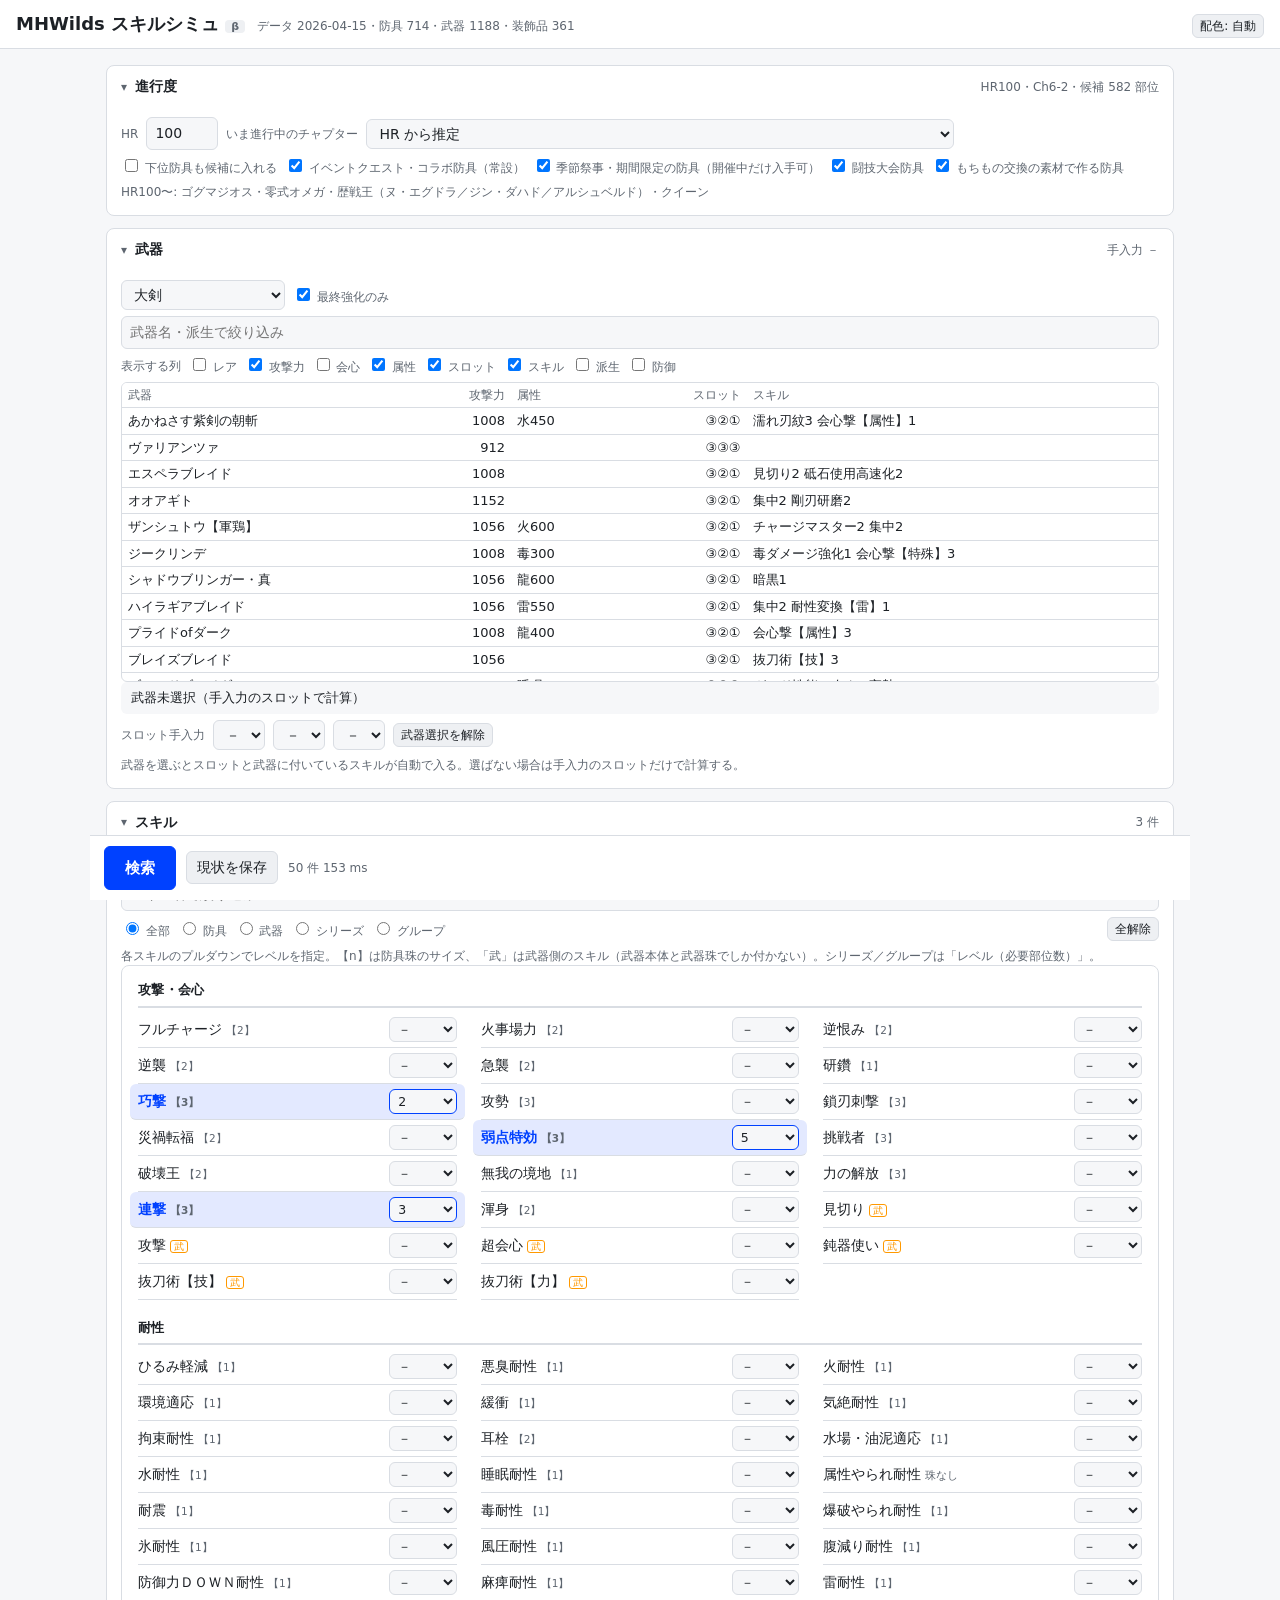
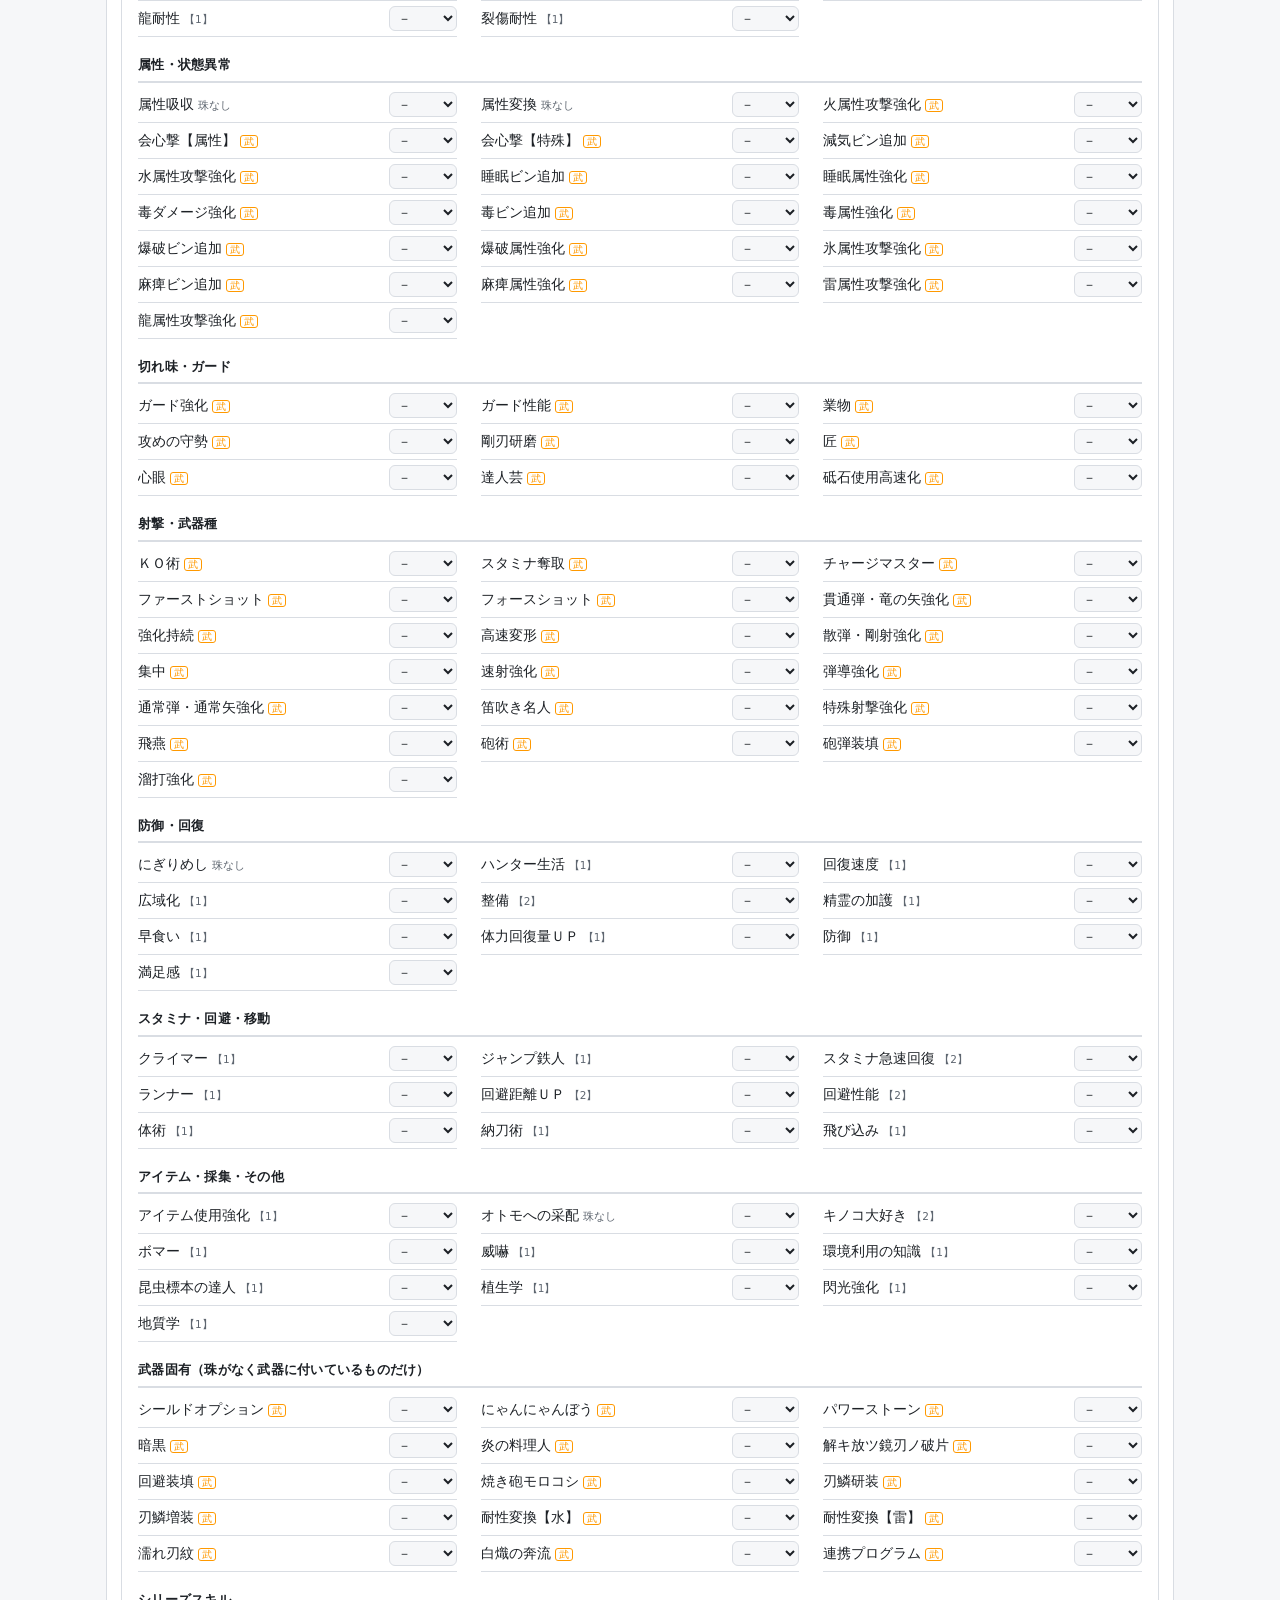
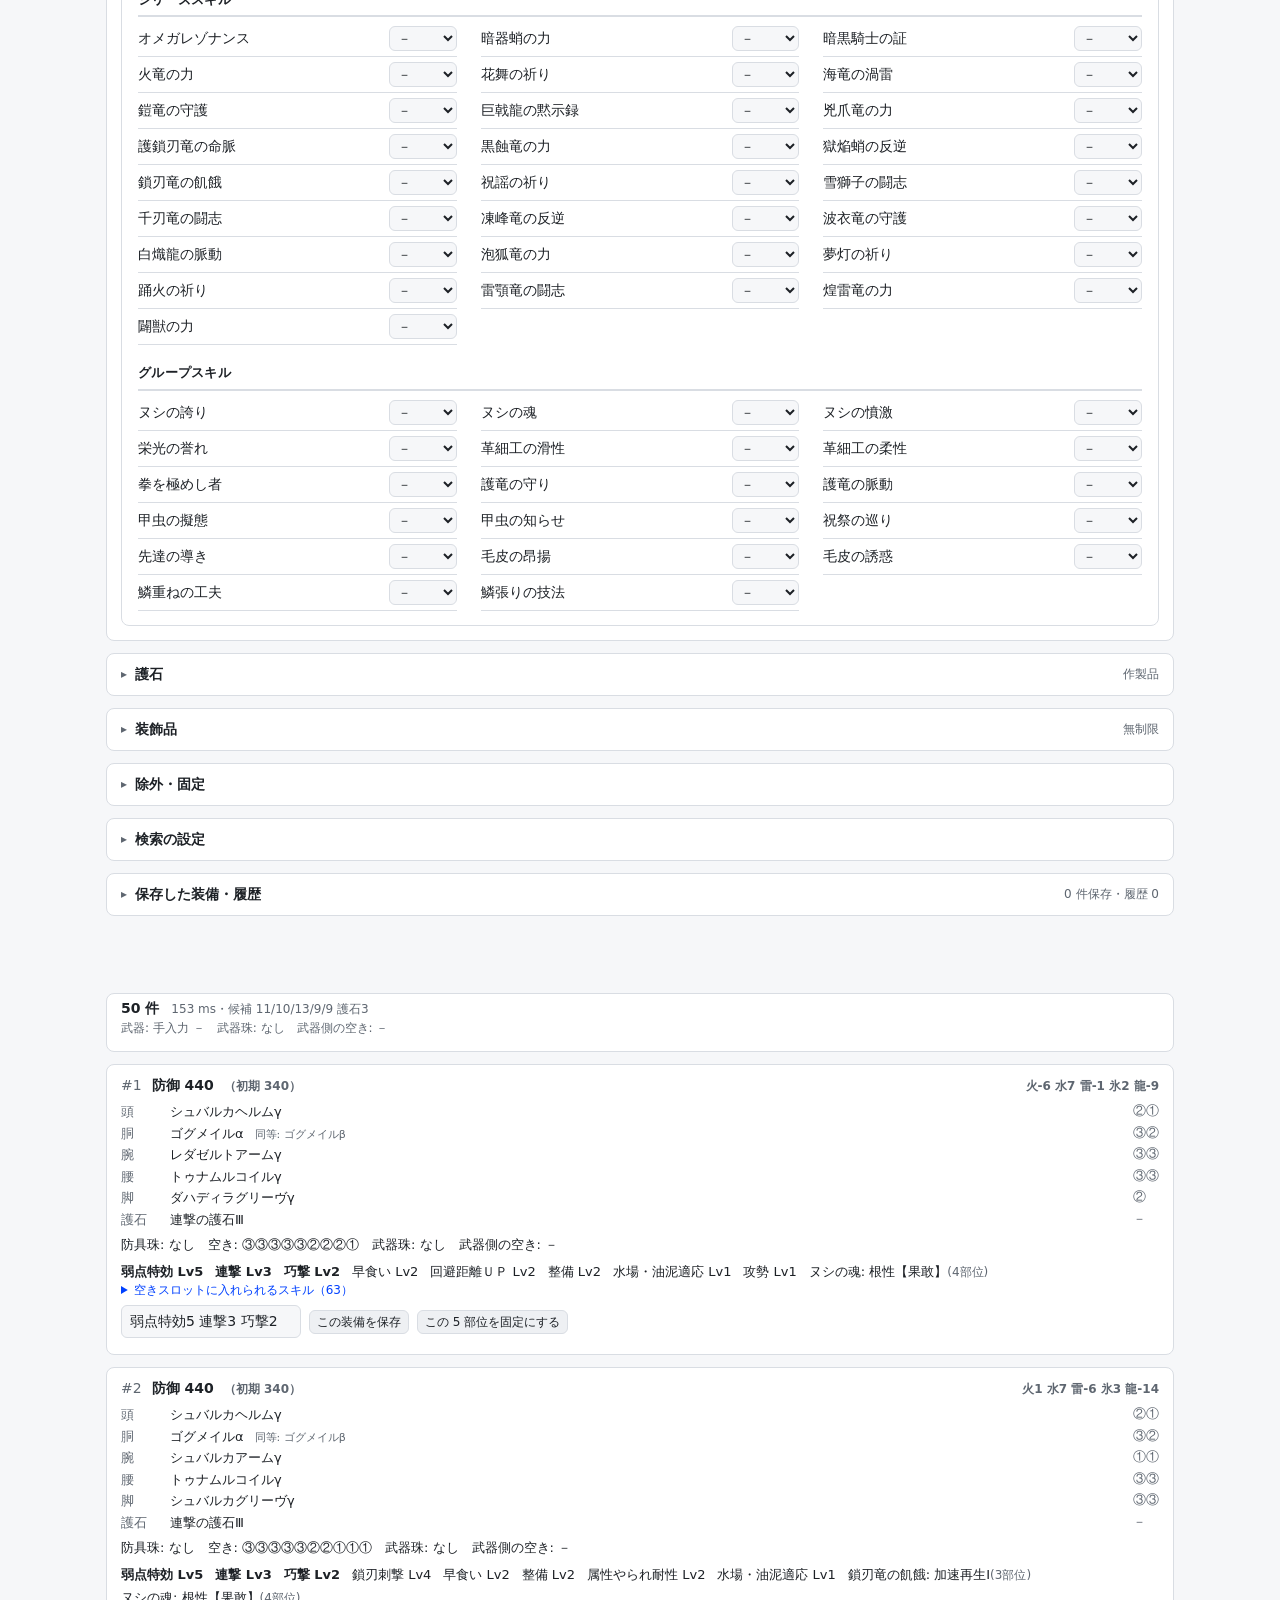
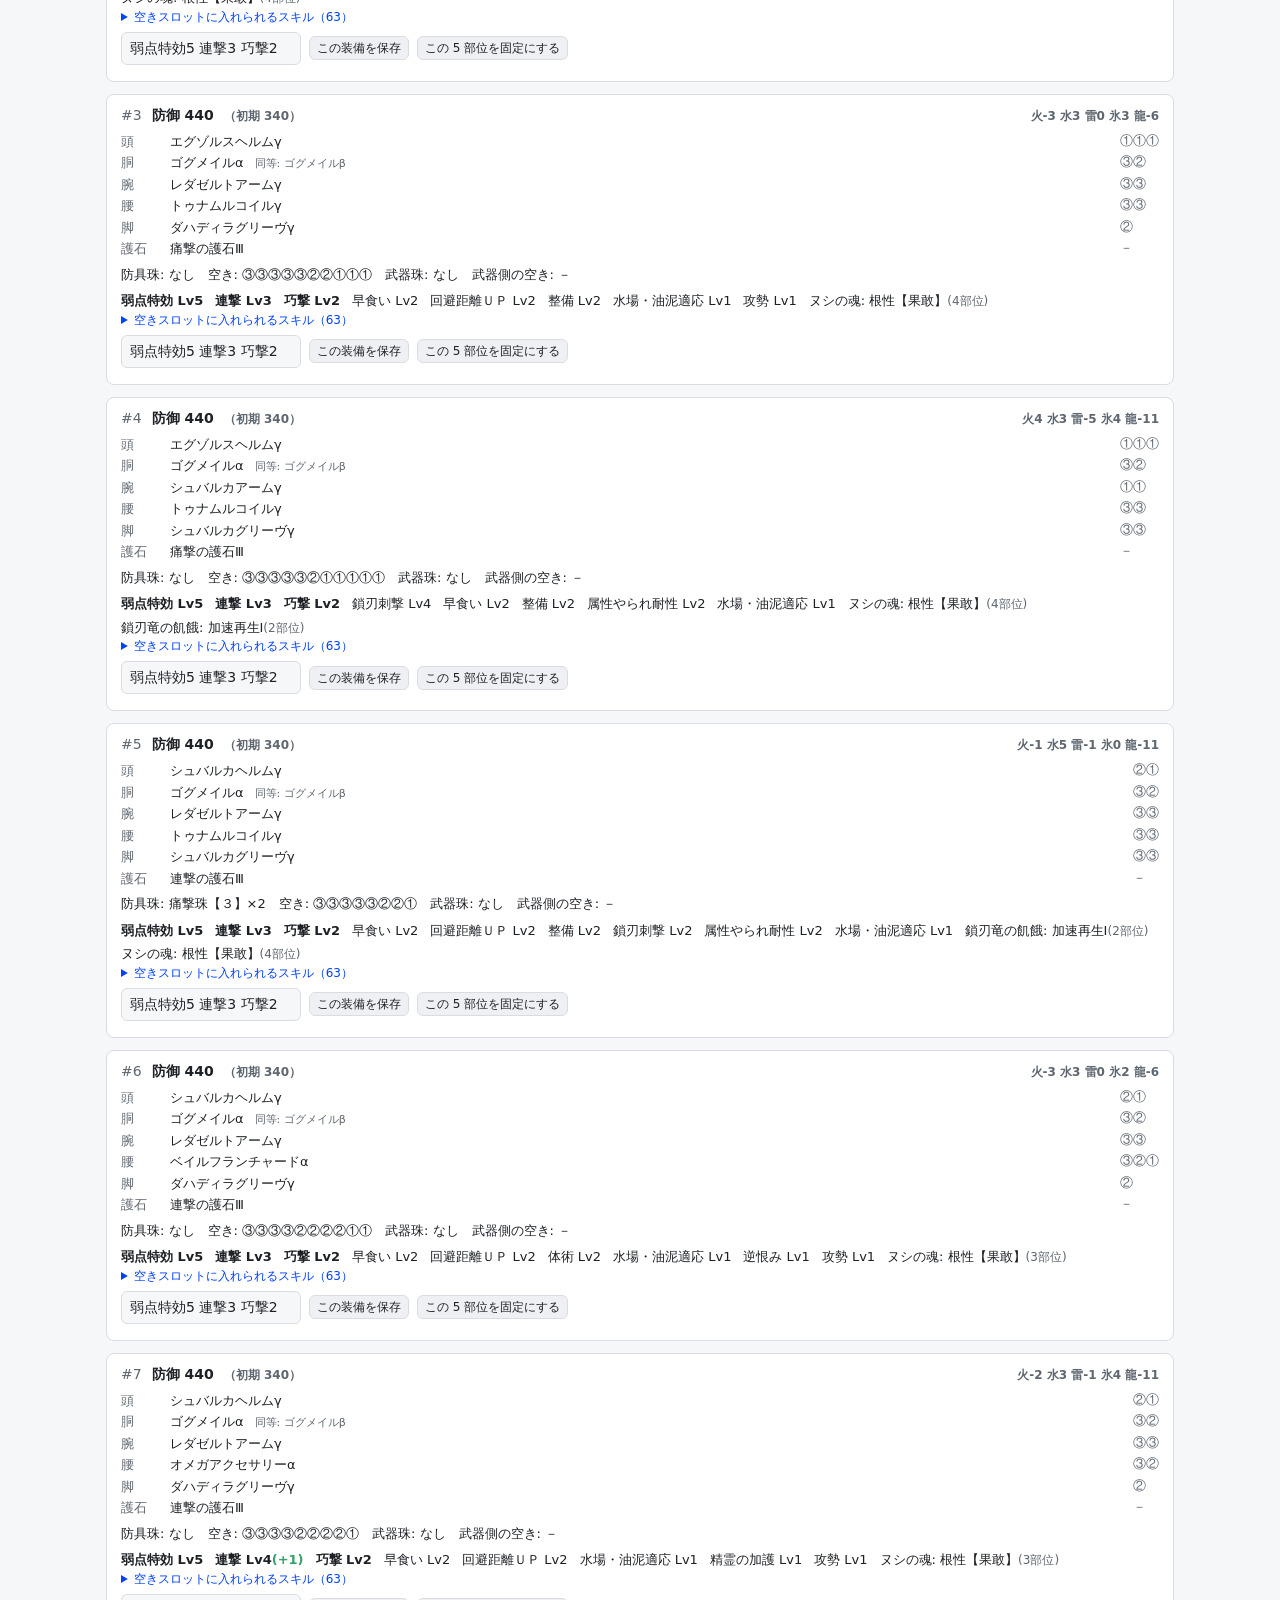
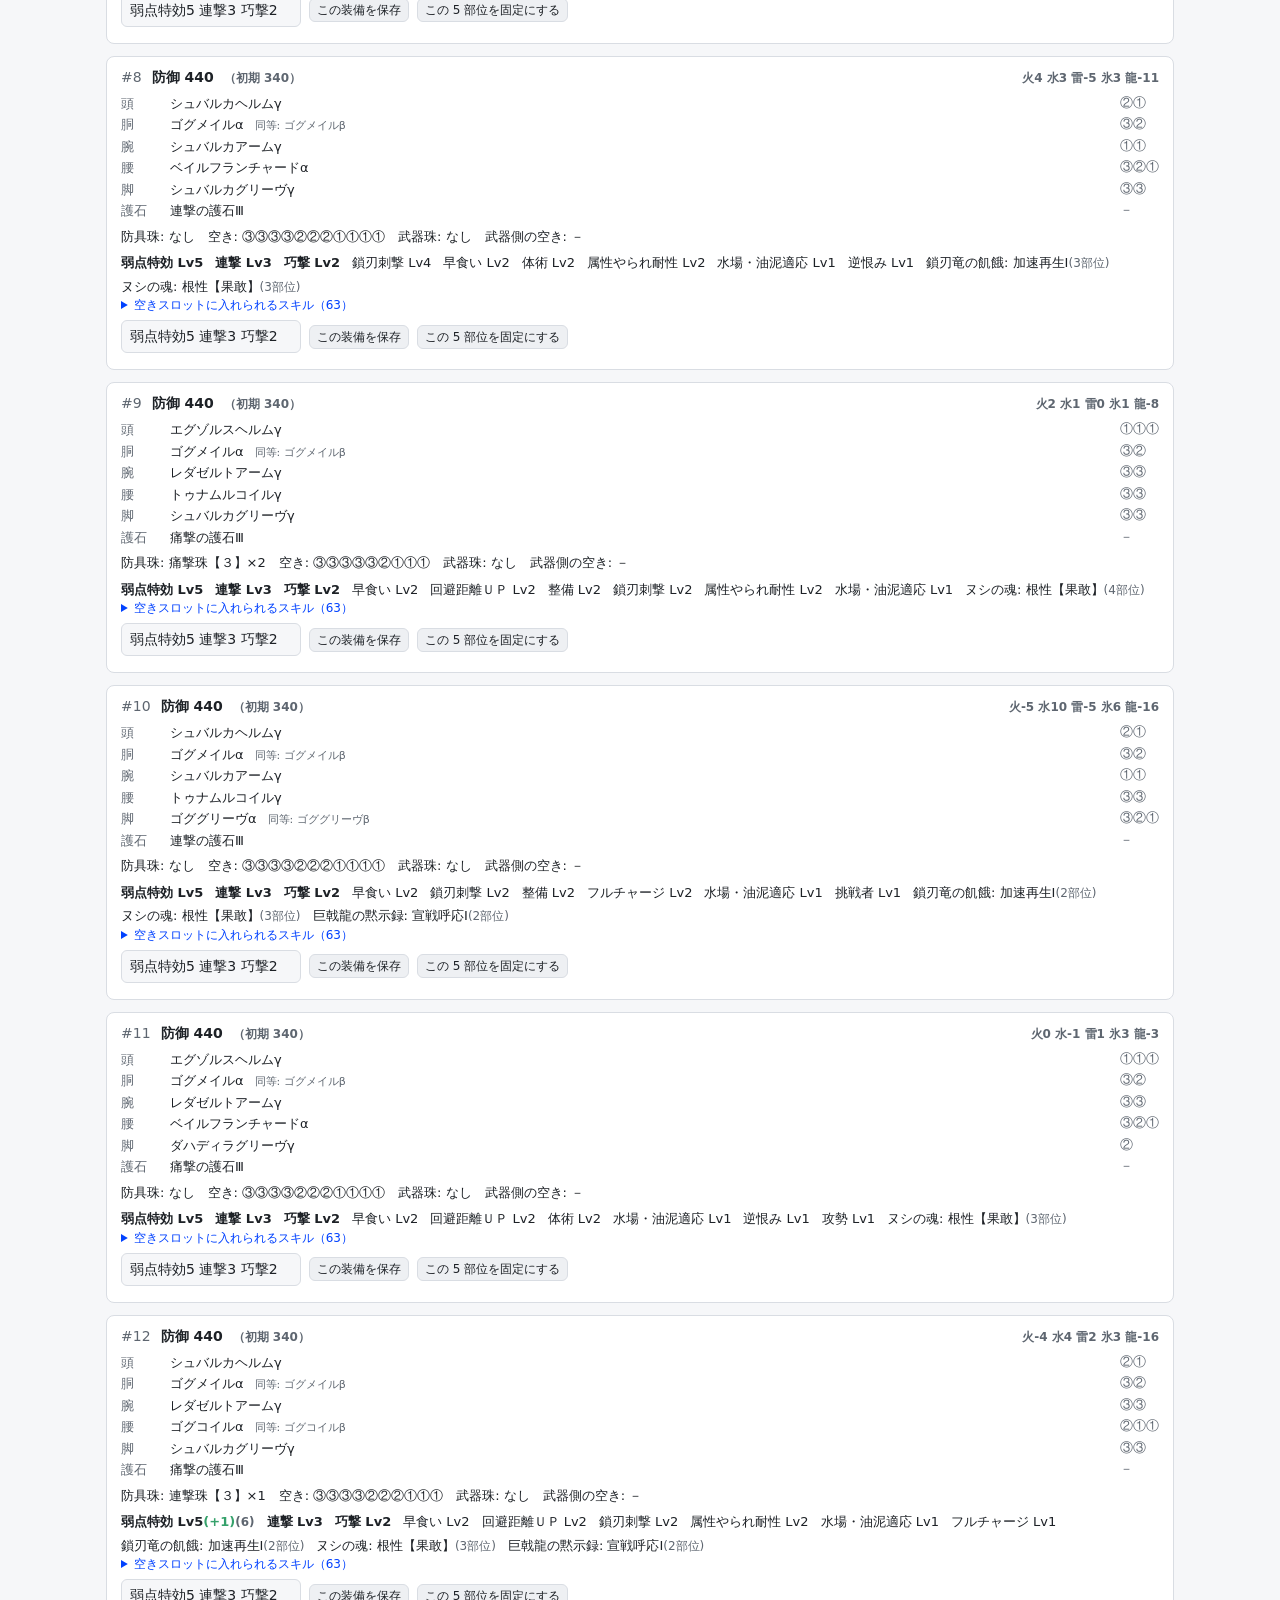
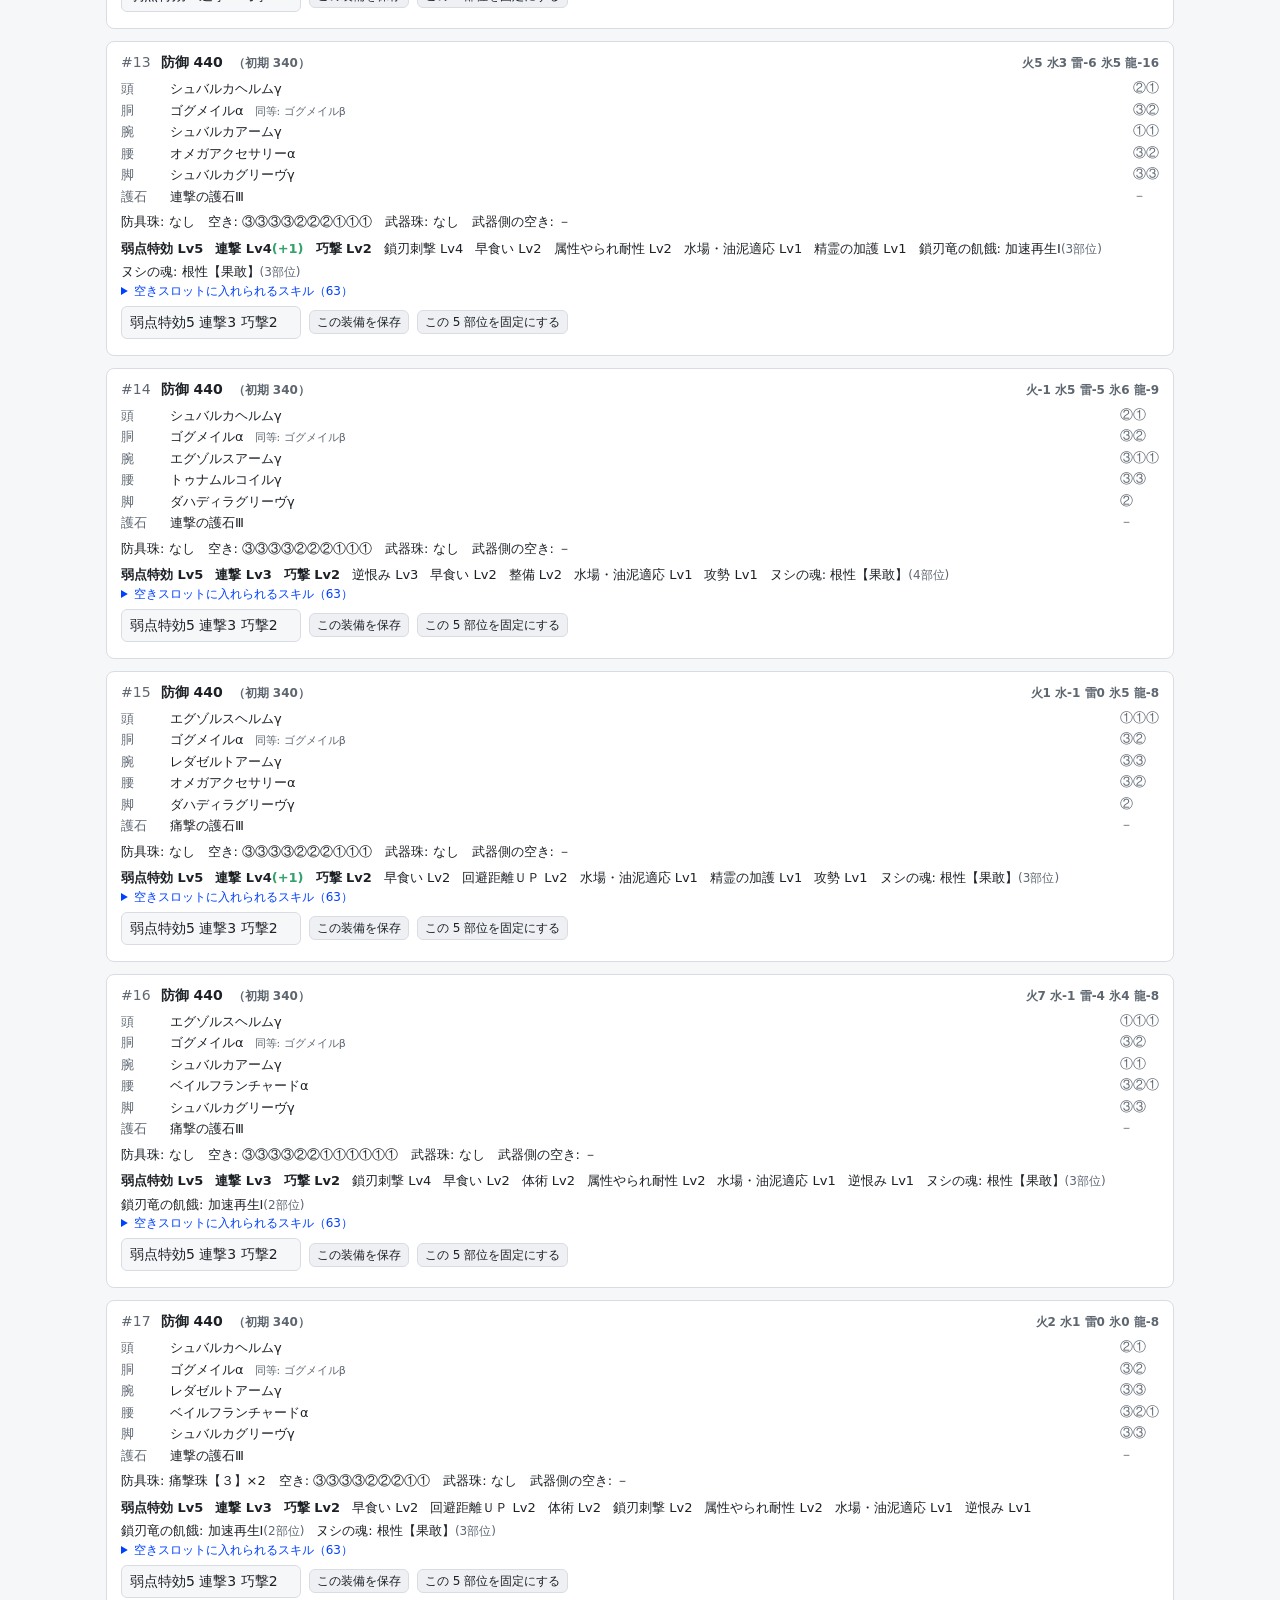
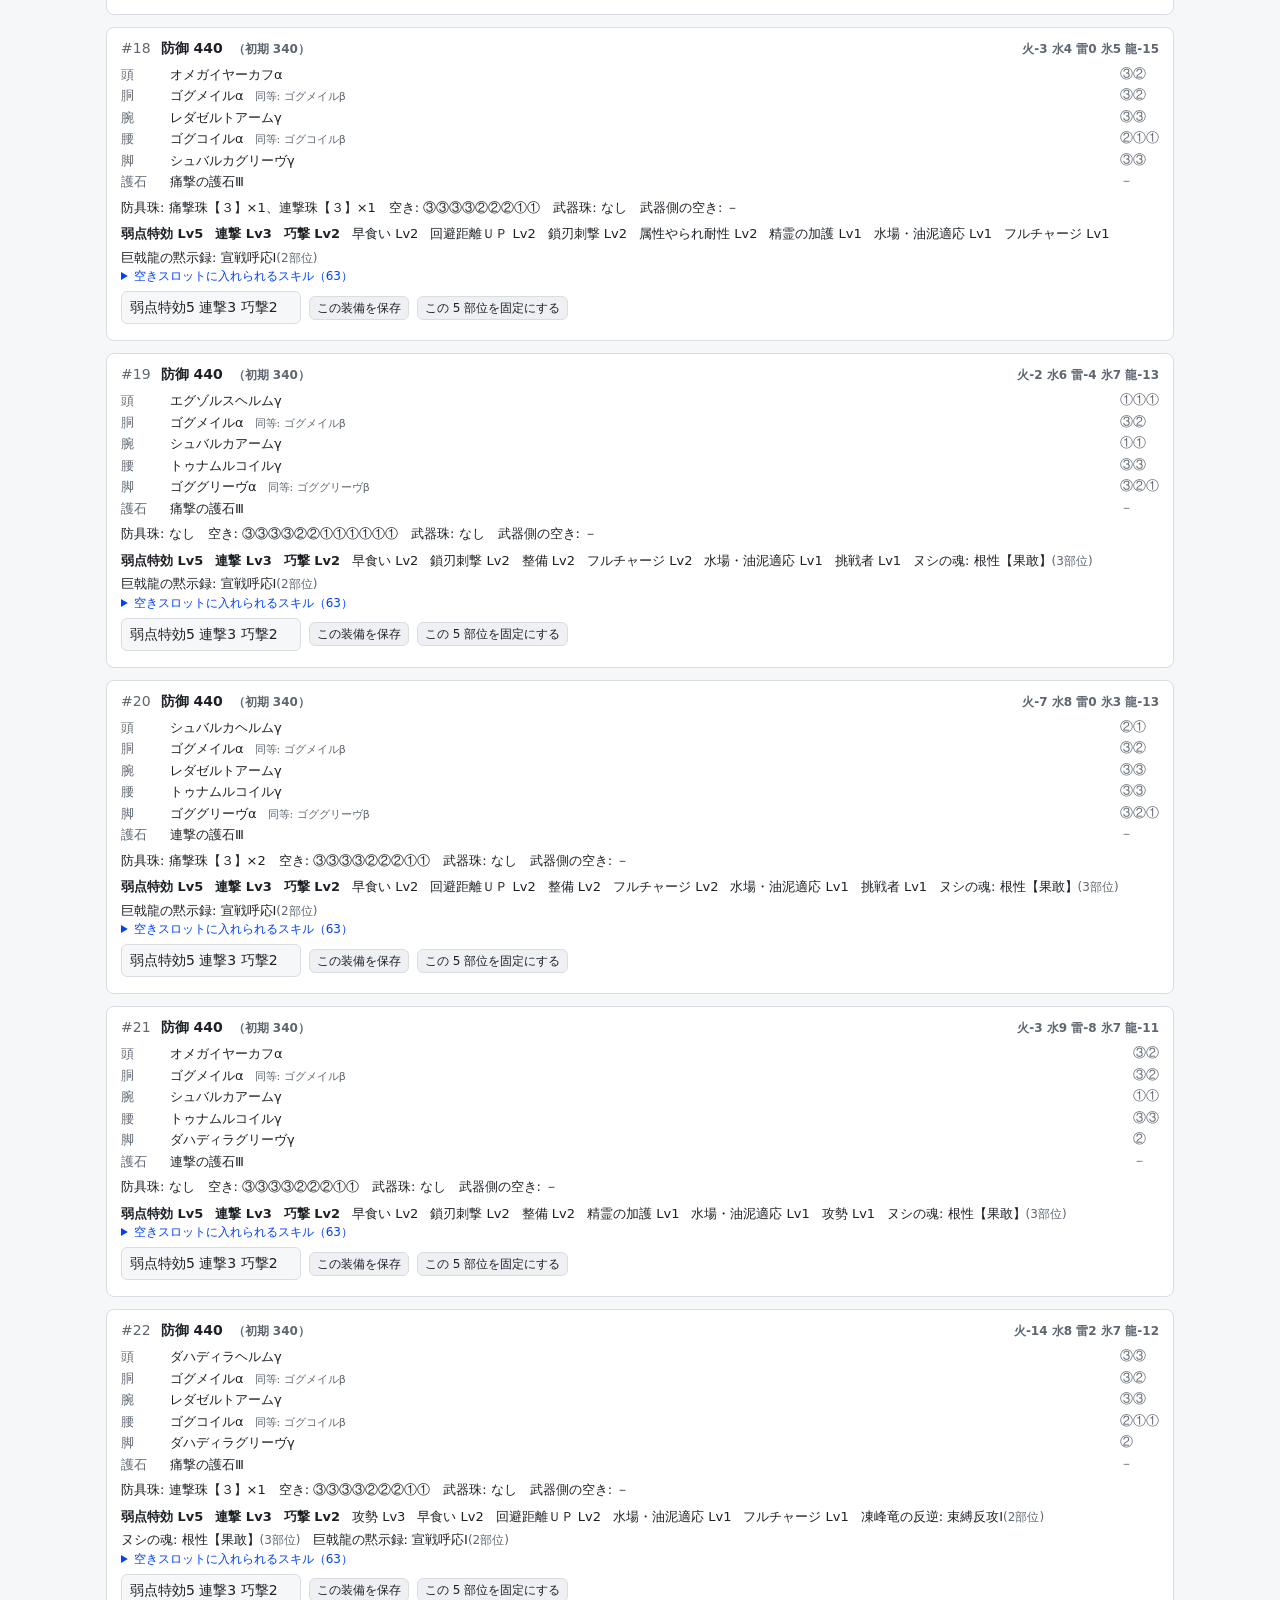
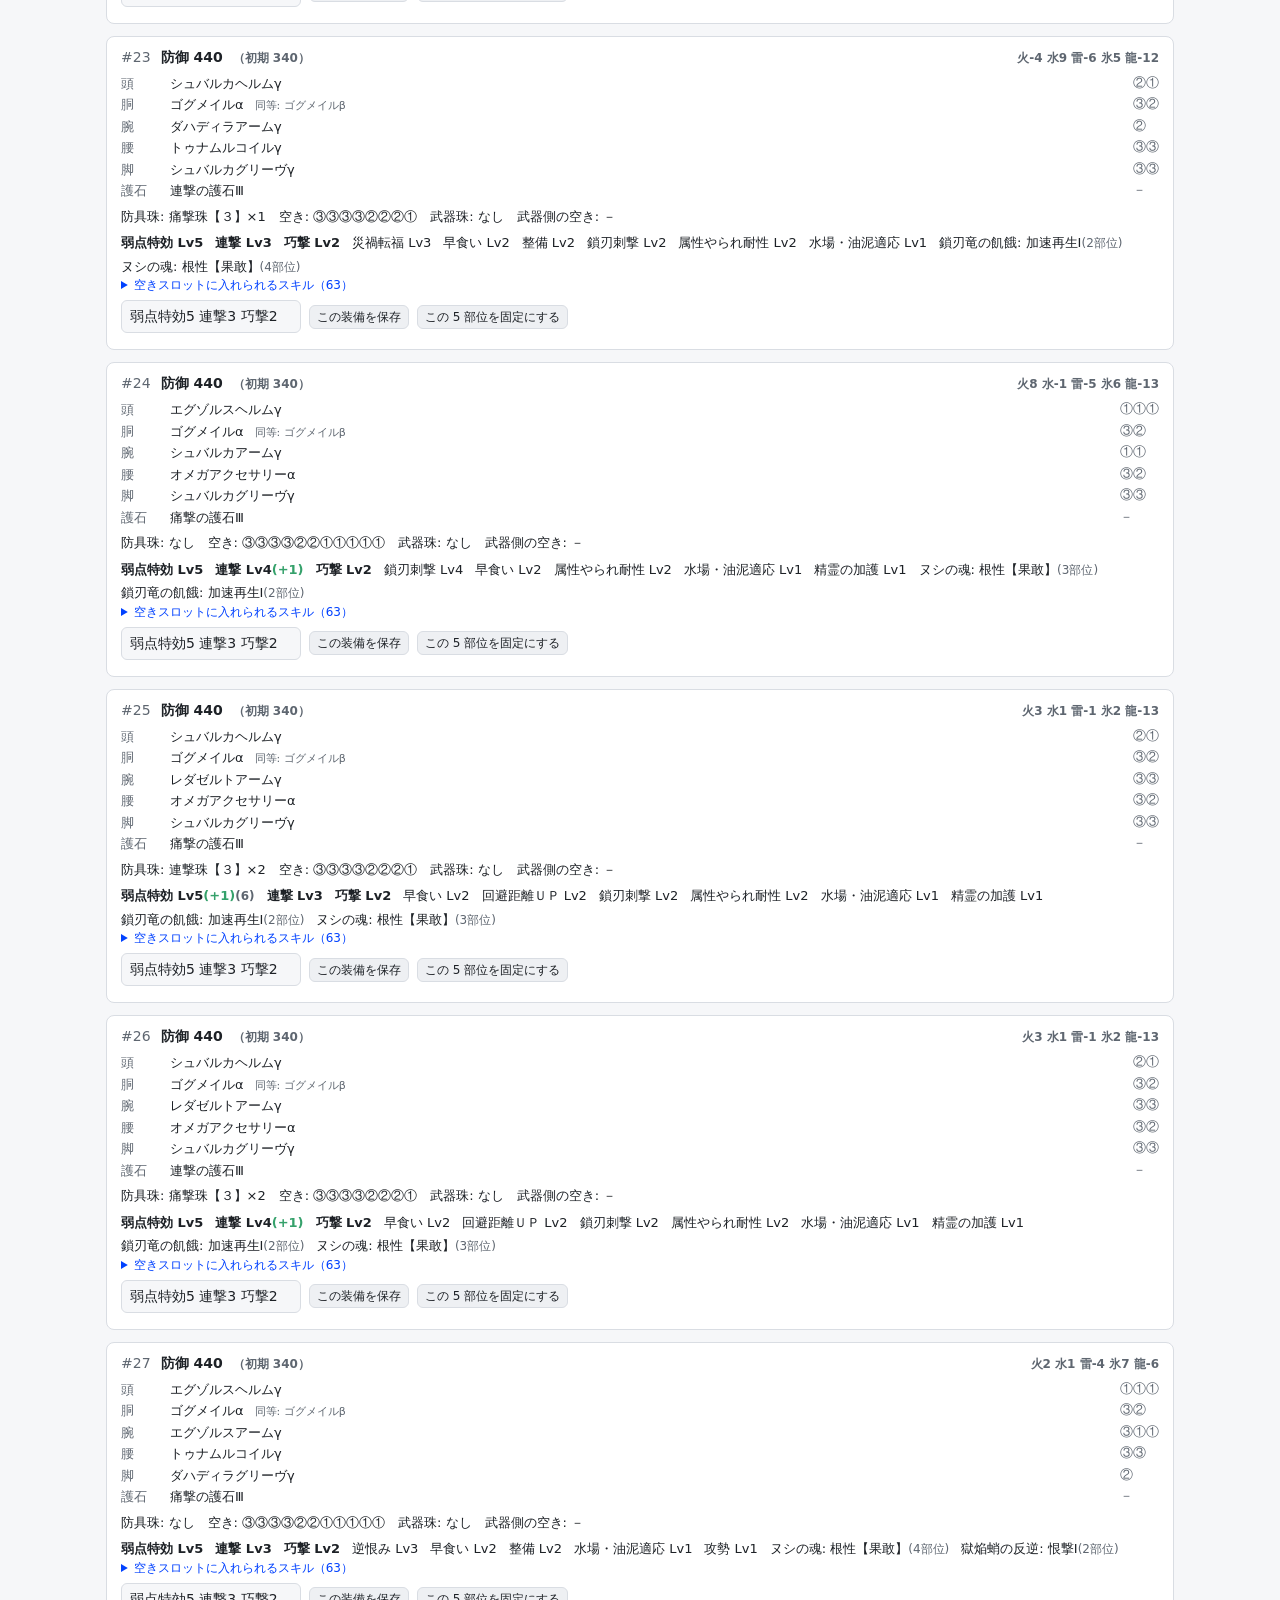
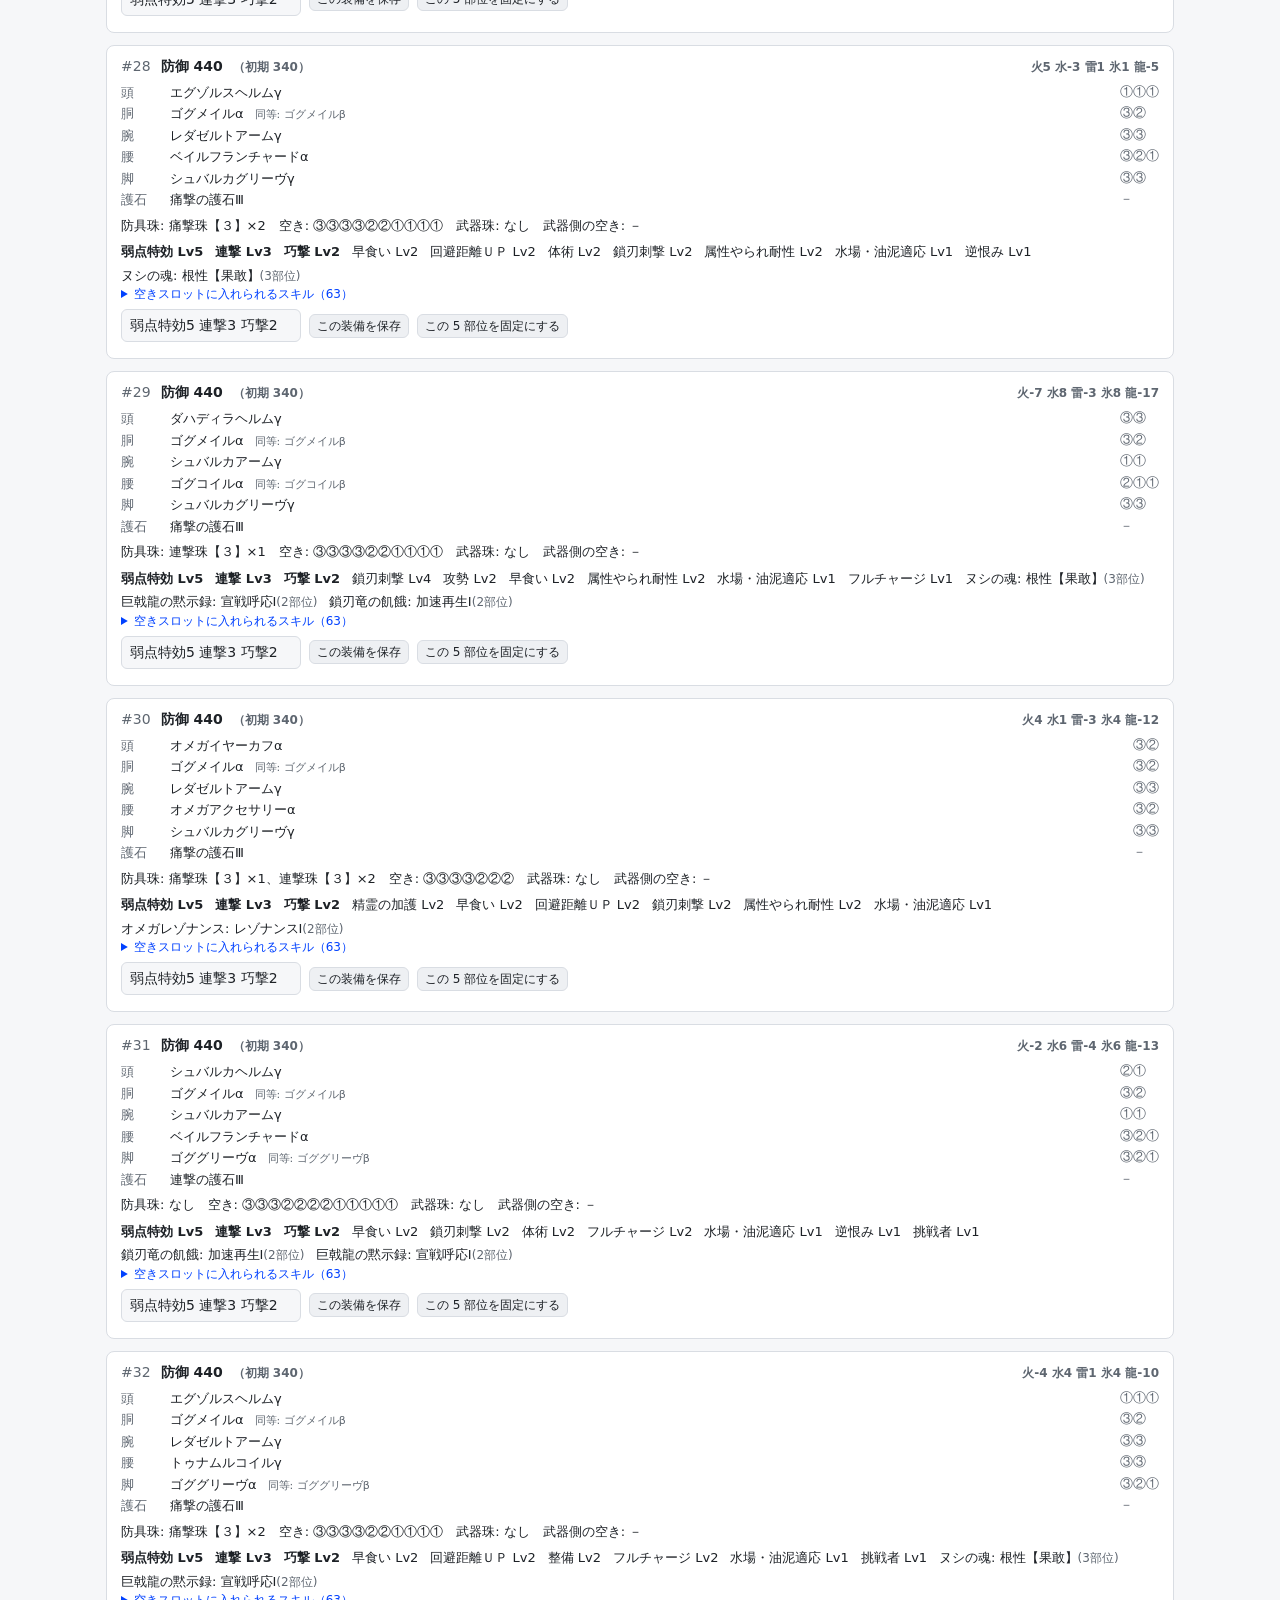
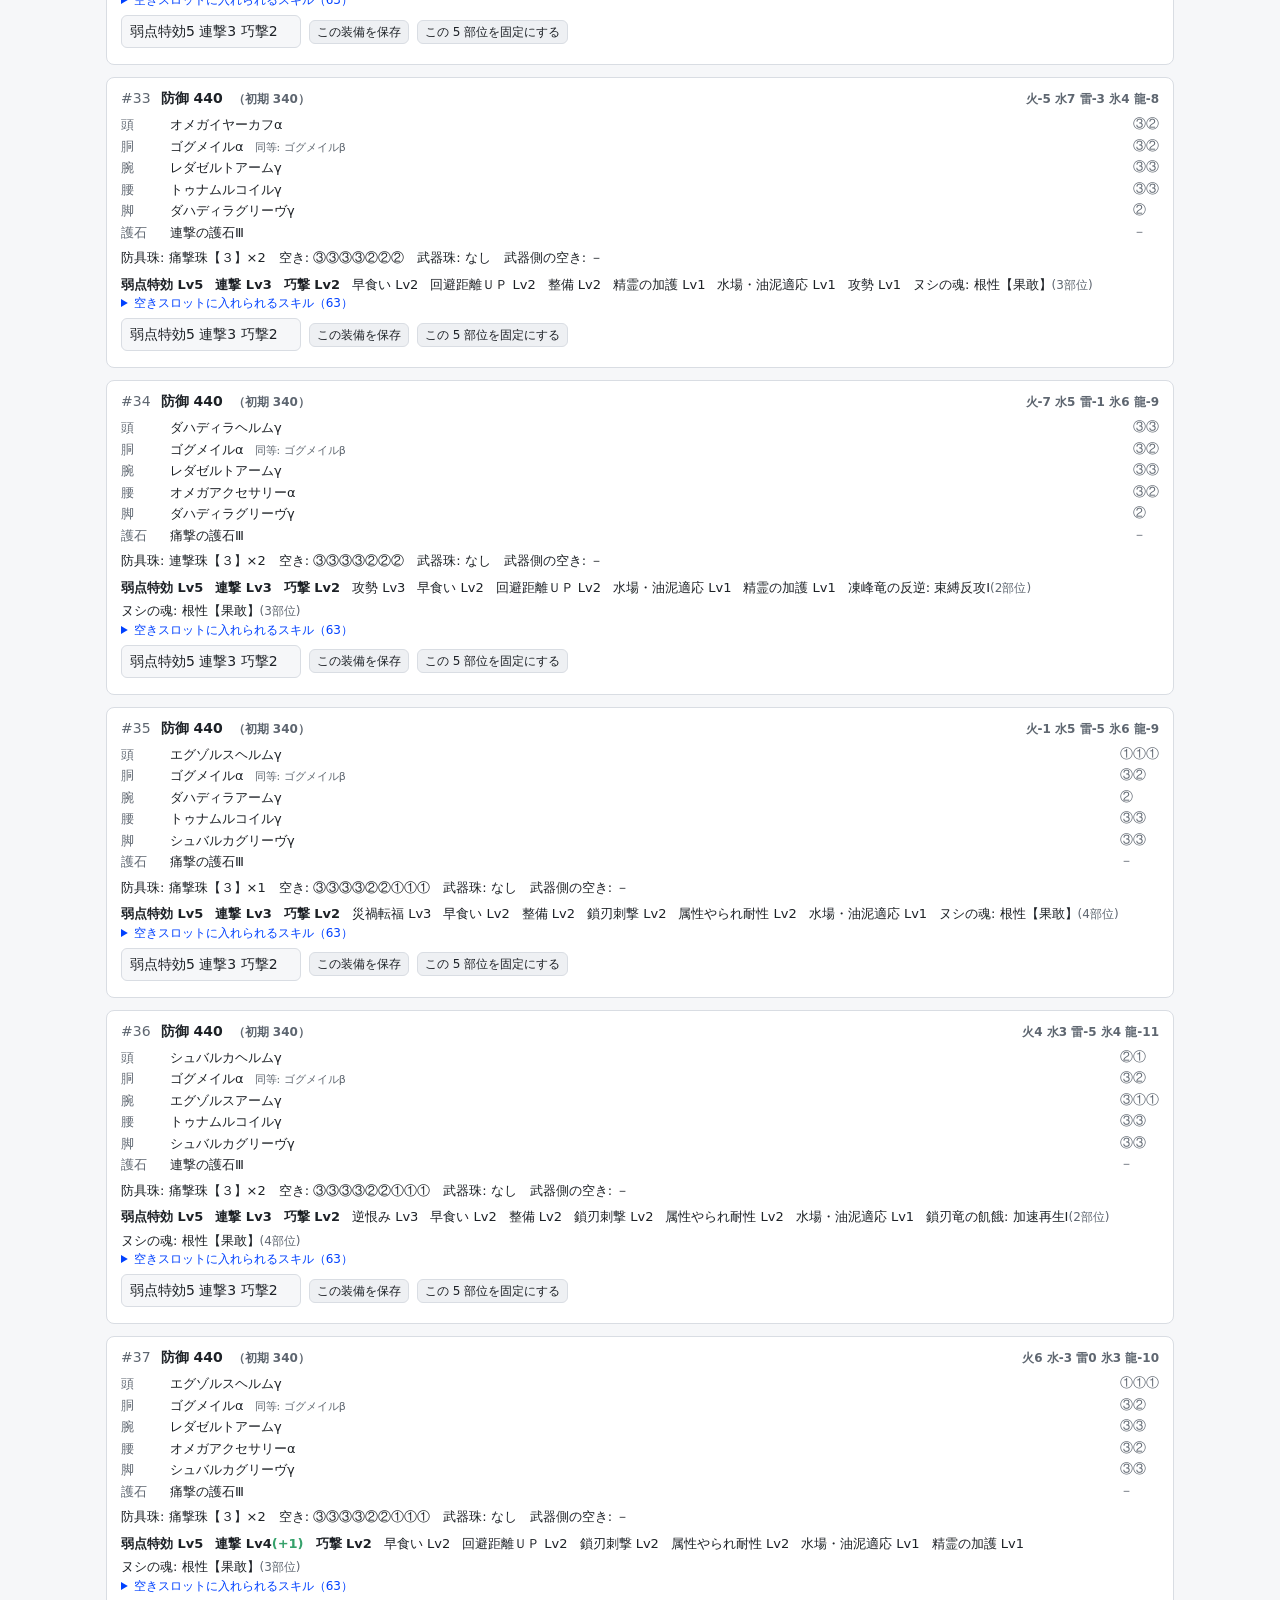
==== index.html @ 92755a6a "MHWilds skill simulator beta: progress-gated armor search, weapon/charm/decoration inputs Co-Authore" ====
<!doctype html>
<html lang="ja">
<head>
<meta charset="utf-8">
<meta name="viewport" content="width=device-width, initial-scale=1">
<title>MHWilds スキルシミュ</title>
<meta name="description" content="モンスターハンターワイルズのスキルシミュレータ（β）。進行度・武器・護石・装飾品所持数を考慮して防具構成を探索する。">
<link rel="stylesheet" href="css/style.css">
</head>
<body>
<header>
  <h1>MHWilds スキルシミュ <span class="badge">β</span></h1>
  <span class="meta" id="meta">データ読み込み中…</span>
  <span class="spacer"></span>
  <button class="small" id="btn-theme" title="配色">配色</button>
</header>
<main>
  <div id="inputs">
    <details class="panel" open id="sec-progress">
      <summary>進行度 <span class="sub" id="progress-sub"></span></summary>
      <div class="body">
        <div class="row">
          <label>HR</label><input type="number" id="hr" min="1" max="999" value="100">
          <label>いま進行中のチャプター</label><select id="chapter"></select>
        </div>
        <div class="row">
          <label><input type="checkbox" id="inc-low"> 下位防具も候補に入れる</label>
          <label><input type="checkbox" id="inc-event" checked> イベントクエスト・コラボ防具（常設）</label>
          <label><input type="checkbox" id="inc-season" checked> 季節祭事・期間限定の防具（開催中だけ入手可）</label>
          <label><input type="checkbox" id="inc-arena" checked> 闘技大会防具</label>
          <label><input type="checkbox" id="inc-trade" checked> もちもの交換の素材で作る防具</label>
        </div>
        <div class="hint" id="hr-hint"></div>
      </div>
    </details>

    <details class="panel" open id="sec-weapon">
      <summary>武器 <span class="sub" id="weapon-sub"></span></summary>
      <div class="body">
        <div class="row">
          <select id="weapon-kind"></select>
          <label><input type="checkbox" id="weapon-final" checked> 最終強化のみ</label>
        </div>
        <input type="search" id="weapon-search" placeholder="武器名・派生で絞り込み">
        <div class="row" id="weapon-cols"><label>表示する列</label></div>
        <div class="list-box" style="max-height:300px"><table class="table weapon-table" id="weapon-list"></table></div>
        <div class="weapon-info" id="weapon-info">武器を選ぶか、下でスロットを手入力</div>
        <div class="row">
          <label>スロット手入力</label>
          <select id="wslot1"></select><select id="wslot2"></select><select id="wslot3"></select>
          <button class="small" id="weapon-clear">武器選択を解除</button>
        </div>
        <div class="hint">武器を選ぶとスロットと武器に付いているスキルが自動で入る。選ばない場合は手入力のスロットだけで計算する。</div>
      </div>
    </details>

    <details class="panel" open id="sec-skills">
      <summary>スキル <span class="sub" id="skills-sub"></span></summary>
      <div class="body">
        <div class="chips" id="target-chips"></div>
        <div class="row">
          <input type="search" id="skill-search" placeholder="スキル名で絞り込み">
        </div>
        <div class="row">
          <label><input type="radio" name="skind" value="all" checked> 全部</label>
          <label><input type="radio" name="skind" value="armor"> 防具</label>
          <label><input type="radio" name="skind" value="weapon"> 武器</label>
          <label><input type="radio" name="skind" value="set"> シリーズ</label>
          <label><input type="radio" name="skind" value="group"> グループ</label>
          <button class="small" id="skills-clear" style="margin-left:auto">全解除</button>
        </div>
        <div class="hint">各スキルのプルダウンでレベルを指定。【n】は防具珠のサイズ、「武」は武器側のスキル（武器本体と武器珠でしか付かない）。シリーズ／グループは「レベル（必要部位数）」。</div>
        <div class="skill-grid" id="skill-list"></div>
      </div>
    </details>

    <details class="panel" id="sec-charms" data-open-on-hash>
      <summary>護石 <span class="sub" id="charms-sub"></span></summary>
      <div class="body">
        <div class="row">
          <label><input type="checkbox" id="charm-craftable" checked> 作製できる護石をすべて所持とみなす</label>
        </div>
        <div class="row">
          <label><input type="checkbox" id="charm-top" checked> 各護石は最高ランクだけ使う</label>
        </div>
        <h4 class="h">登録した護石（鑑定で出た護石など）</h4>
        <table class="table" id="custom-charms"></table>
        <h4 class="h">護石を追加</h4>
        <div class="cc-form">
          <div class="row"><label>名前</label><input type="text" id="cc-name" placeholder="任意（空なら自動）"></div>
          <div class="row"><label>スロット</label><select id="cc-slot1"></select><select id="cc-slot2"></select><select id="cc-slot3"></select></div>
          <div class="row"><label>スキル</label><div class="chips" id="cc-chips"><span class="hint">下の一覧でレベルを選ぶ（最大 3 つ）</span></div></div>
          <div class="row"><label></label><input type="search" id="cc-search" placeholder="スキル名で絞り込み" style="flex:1"></div>
          <div class="skill-grid" id="cc-grid"></div>
          <div class="row" style="margin-top:8px"><label></label><button id="cc-add">この護石を追加</button><button class="small" id="cc-clear">選択を消す</button><span class="hint" id="cc-msg"></span></div>
        </div>
      </div>
    </details>

    <details class="panel" id="sec-decos">
      <summary>装飾品 <span class="sub" id="decos-sub"></span></summary>
      <div class="body">
        <div class="row">
          <label><input type="radio" name="decomode" value="all" checked> 全部所持（無制限）</label>
          <label><input type="radio" name="decomode" value="none"> 使わない</label>
          <label><input type="radio" name="decomode" value="count"> 所持数を入力</label>
        </div>
        <div id="deco-editor" hidden>
          <div class="row">
            <input type="search" id="deco-search" placeholder="装飾品名・スキル名で絞り込み">
            <label><input type="radio" name="decokind" value="armor" checked> 防具用</label>
            <label><input type="radio" name="decokind" value="weapon"> 武器用</label>
            <button class="small" id="deco-fill">表示中を 9 に</button>
            <button class="small" id="deco-zero">表示中を 0 に</button>
          </div>
          <div class="list-box" style="max-height:320px">
            <table class="table deco-table" id="deco-table"></table>
          </div>
        </div>
      </div>
    </details>

    <details class="panel" id="sec-armor">
      <summary>除外・固定 <span class="sub" id="armor-sub"></span></summary>
      <div class="body">
        <div class="two">
          <div>
            <div class="hint">除外する防具</div>
            <div class="chips" id="exclude-chips"></div>
            <input type="search" id="exclude-search" placeholder="防具名で検索して追加">
            <div class="list-box" id="exclude-list" style="max-height:160px"></div>
          </div>
          <div>
            <div class="hint">固定する防具（部位ごと）</div>
            <div id="fixed-rows"></div>
            <input type="search" id="fixed-search" placeholder="防具名で検索して固定">
            <div class="list-box" id="fixed-list" style="max-height:160px"></div>
          </div>
        </div>
      </div>
    </details>

    <details class="panel" id="sec-options">
      <summary>検索の設定</summary>
      <div class="body">
        <div class="row">
          <label>並べ替え</label>
          <select id="sort">
            <option value="def">防御力が高い順</option>
            <option value="slots">空きスロットが多い順</option>
            <option value="extra">余剰スキルが多い順</option>
          </select>
          <label>表示件数</label><input type="number" id="max-results" value="50" min="1" max="500">
        </div>
        <div class="row">
          <label><input type="checkbox" id="allow-empty"> 部位を空にするのも許す（防御力を捨てる）</label>
        </div>
      </div>
    </details>

    <details class="panel" id="sec-saved">
      <summary>保存した装備・履歴 <span class="sub" id="saved-sub"></span></summary>
      <div class="body">
        <div id="saved-list"></div>
        <div class="hint" style="margin-top:8px">検索条件の履歴（クリックで復元）</div>
        <div id="history-list"></div>
        <details class="sub" style="margin-top:8px"><summary>設定の書き出し・読み込み（別の端末へ持っていく）</summary>
          <textarea id="io-text" rows="4" placeholder="「書き出す」で全設定の JSON がここに出る。別端末ではここに貼って「読み込む」。"></textarea>
          <div class="row">
            <button class="small" id="btn-export">書き出す</button>
            <button class="small" id="btn-copy">コピー</button>
            <button class="small" id="btn-import">読み込む</button>
            <span class="hint" id="io-msg"></span>
          </div>
        </details>
        <div class="row"><button class="small" id="btn-clear-all">このブラウザの保存データを全部消す</button></div>
      </div>
    </details>

    <div class="toolbar">
      <button class="primary" id="btn-search">検索</button>
      <button id="btn-save" title="いまの入力をこのブラウザに保存する">現状を保存</button>
      <span class="status" id="status"></span>
    </div>
  </div>

  <div id="results">
    <section class="panel"><div class="body" id="results-head"><span class="hint">条件を入れて「検索」。入力は「現状を保存」を押した時点でこのブラウザに保存され、次に開いたときに復元される。</span></div></section>
    <div id="results-list"></div>
  </div>
</main>
<footer>
  データ: <a href="https://wilds.mhdb.io/" target="_blank" rel="noopener">wilds.mhdb.io</a>（<a href="https://github.com/LartTyler/mhdb-wilds-data" target="_blank" rel="noopener">mhdb-wilds-data</a>）／
  進行度の対応表は手入力（出典: 各攻略サイト）。ゲーム内容の権利は CAPCOM に帰属します。
</footer>
<script type="module" src="js/app.js"></script>
</body>
</html>
---- css/style.css ----
:root {
  --bg: #f6f7f9;
  --panel: #ffffff;
  --text: #1d2126;
  --muted: #5e6670;
  --line: #d9dde3;
  --accent: #0041ff;
  --accent-weak: #e3e9ff;
  --warn: #ff9900;
  --ok: #35a16b;
  --chip: #eef0f3;
  --radius: 8px;
  color-scheme: light dark;
}
@media (prefers-color-scheme: dark) {
  :root:not([data-theme="light"]) {
    --bg: #15181c; --panel: #1e2228; --text: #e8eaed; --muted: #9aa3ad; --line: #353b44;
    --accent: #66ccff; --accent-weak: #1f2d3f; --chip: #2a3038;
  }
}
:root[data-theme="dark"] {
  --bg: #15181c; --panel: #1e2228; --text: #e8eaed; --muted: #9aa3ad; --line: #353b44;
  --accent: #66ccff; --accent-weak: #1f2d3f; --chip: #2a3038;
}
* { box-sizing: border-box; }
html, body { margin: 0; background: var(--bg); color: var(--text); font: 14px/1.5 "BIZ UDPGothic", "Meiryo", system-ui, sans-serif; }
a { color: var(--accent); }
header { padding: 10px 16px; border-bottom: 1px solid var(--line); background: var(--panel); display: flex; gap: 12px; align-items: baseline; flex-wrap: wrap; }
header h1 { font-size: 18px; margin: 0; }
header .meta { color: var(--muted); font-size: 12px; }
header .spacer { flex: 1; }
main { display: grid; grid-template-columns: minmax(0, 1fr); gap: 16px; padding: 16px; max-width: 1100px; margin: 0 auto; }
main > div { min-width: 0; }
@media (max-width: 900px) { main { padding: 12px; } }
section.panel, details.panel { background: var(--panel); border: 1px solid var(--line); border-radius: var(--radius); margin-bottom: 12px; min-width: 0; overflow: hidden; }
.body > * { max-width: 100%; }
details.panel > summary { padding: 10px 14px; cursor: pointer; font-weight: 700; list-style: none; display: flex; align-items: center; gap: 8px; }
details.panel > summary::before { content: "▸"; color: var(--muted); font-size: 12px; }
details.panel[open] > summary::before { content: "▾"; }
details.panel > summary .sub { font-weight: 400; color: var(--muted); font-size: 12px; margin-left: auto; text-align: right; min-width: 0; overflow: hidden; text-overflow: ellipsis; white-space: nowrap; }
.body { padding: 4px 14px 14px; }
.row { display: flex; gap: 8px; align-items: center; flex-wrap: wrap; margin: 6px 0; }
.row label { color: var(--muted); font-size: 12px; }
input[type=text], input[type=number], input[type=search], select, textarea {
  background: var(--bg); color: var(--text); border: 1px solid var(--line); border-radius: 6px; padding: 5px 8px; font: inherit; min-width: 0;
}
input[type=number] { width: 72px; }
input[type=search] { width: 100%; }
button { background: var(--chip); color: var(--text); border: 1px solid var(--line); border-radius: 6px; padding: 5px 10px; font: inherit; cursor: pointer; }
button:hover { border-color: var(--accent); }
button.primary { background: var(--accent); color: #fff; border-color: var(--accent); font-weight: 700; padding: 10px 20px; font-size: 15px; }
button.small { padding: 2px 7px; font-size: 12px; }
button:disabled { opacity: .5; cursor: default; }
.chips { display: flex; flex-wrap: wrap; gap: 6px; }
.chip { background: var(--accent-weak); border: 1px solid var(--line); border-radius: 999px; padding: 2px 10px; font-size: 13px; display: inline-flex; gap: 6px; align-items: center; }
.chip button { padding: 0 4px; border: none; background: none; font-size: 13px; }
.kind { font-size: 11px; color: var(--muted); border: 1px solid var(--line); border-radius: 4px; padding: 0 4px; }
.kind.weapon { color: #ff9900; border-color: #ff9900; }
.kind.set, .kind.group { color: #35a16b; border-color: #35a16b; }
.skill-list { max-height: 360px; overflow: auto; border: 1px solid var(--line); border-radius: 6px; }
.skill-grid { display: grid; grid-template-columns: repeat(auto-fill, minmax(240px, 1fr)); gap: 0 24px; border: 1px solid var(--line); border-radius: 8px; padding: 6px 16px 14px; }
.skill-grid .grp { grid-column: 1 / -1; font-size: 13px; color: var(--text); font-weight: 700; padding: 18px 0 6px; margin-bottom: 4px; border-bottom: 2px solid var(--line); letter-spacing: .02em; }
.skill-grid .grp:first-child { padding-top: 8px; }
.skill-cell { display: flex; align-items: center; gap: 10px; padding: 5px 0; border-bottom: 1px solid var(--line); min-width: 0; min-height: 36px; }
.skill-cell .nm { flex: 1; min-width: 0; overflow: hidden; text-overflow: ellipsis; white-space: nowrap; font-size: 13.5px; }
.skill-cell .nm .d { color: var(--muted); font-size: 10.5px; margin-left: 4px; }
.skill-cell select { width: 5.4em; flex: none; padding: 3px 4px; font-size: 12.5px; }
.skill-cell.on { background: var(--accent-weak); margin: 0 -8px; padding-left: 8px; padding-right: 8px; border-radius: 6px; }
.skill-cell.on .nm { color: var(--accent); font-weight: 700; }
.skill-cell.on select { border-color: var(--accent); }
.skill-cell .nm .w { color: #ff9900; font-size: 10px; border: 1px solid #ff9900; border-radius: 3px; padding: 0 3px; margin-left: 4px; }
@media (max-width: 600px) { .skill-grid { grid-template-columns: repeat(auto-fill, minmax(200px, 1fr)); gap: 0 14px; padding: 4px 10px 10px; } }
h4.h { margin: 10px 0 4px; font-size: 13px; color: var(--muted); }
.cc-form .row label { width: 5em; text-align: right; }
.cc-form .row select, .cc-form .row input[type=text] { min-width: 0; }
#btn-save.dirty { border-color: var(--warn); color: var(--warn); font-weight: 700; }
.skill-row { display: grid; grid-template-columns: minmax(0, 1fr) auto; gap: 8px; padding: 4px 8px; border-bottom: 1px solid var(--line); align-items: center; }
.skill-row > div { min-width: 0; }
.skill-row:last-child { border-bottom: none; }
.skill-row .name { display: flex; gap: 6px; align-items: center; }
.skill-row .desc { color: var(--muted); font-size: 11px; }
.lv { display: inline-flex; gap: 2px; flex-wrap: wrap; justify-content: flex-end; max-width: 160px; }
.lv button { padding: 1px 7px; font-size: 12px; min-width: 26px; }
.lv button.on { background: var(--accent); color: #fff; border-color: var(--accent); }
.hint { color: var(--muted); font-size: 12px; overflow-wrap: anywhere; }
.pieces > span, .skills-out > span, .decos { min-width: 0; overflow-wrap: anywhere; }
.weapon-info { overflow-wrap: anywhere; }
header .meta { overflow-wrap: anywhere; }
textarea { width: 100%; max-width: 100%; }
.err { color: #ff2800; font-weight: 700; }
.warn { color: var(--warn); }
.table { width: 100%; border-collapse: collapse; font-size: 13px; }
.table th, .table td { border-bottom: 1px solid var(--line); padding: 3px 6px; text-align: left; vertical-align: top; }
.table th { color: var(--muted); font-weight: 400; font-size: 12px; }
.table td.num, .table th.num { text-align: right; }
.result { background: var(--panel); border: 1px solid var(--line); border-radius: var(--radius); margin-bottom: 12px; padding: 10px 14px; }
.result h3 { margin: 0 0 6px; font-size: 14px; display: flex; gap: 10px; align-items: baseline; flex-wrap: wrap; }
.result h3 .n { color: var(--muted); font-weight: 400; }
.result .stats { color: var(--muted); font-size: 12px; margin-left: auto; }
.pieces { display: grid; grid-template-columns: 3em 1fr auto; gap: 2px 10px; font-size: 13px; }
.pieces .part { color: var(--muted); }
.pieces .slots { font-family: ui-monospace, Consolas, monospace; color: var(--muted); }
.alts { color: var(--muted); font-size: 11px; }
.skills-out { display: flex; flex-wrap: wrap; gap: 4px 12px; margin-top: 6px; font-size: 13px; }
.skills-out .t { font-weight: 700; }
.skills-out .over { color: var(--ok); }
.decos { margin-top: 6px; font-size: 13px; }
.free { font-family: ui-monospace, Consolas, monospace; }
details.sub summary { cursor: pointer; color: var(--accent); font-size: 12px; }
.list-box { max-height: 220px; overflow: auto; border: 1px solid var(--line); border-radius: 6px; }
.list-box div { padding: 3px 8px; cursor: pointer; border-bottom: 1px solid var(--line); font-size: 13px; overflow-wrap: anywhere; }
.list-box div:hover { background: var(--accent-weak); }
.list-box div.sel { background: var(--accent-weak); font-weight: 700; }
.deco-table input { width: 56px; }
.weapon-table { white-space: nowrap; }
.weapon-table th { cursor: pointer; user-select: none; position: sticky; top: 0; background: var(--panel); }
.weapon-table th.on { color: var(--accent); }
.weapon-table tr.sel td { background: var(--accent-weak); font-weight: 700; }
.weapon-table td { cursor: pointer; }
.weapon-table td.nm { white-space: normal; min-width: 8em; }
.list-box { overflow: auto; }
.toolbar { position: sticky; bottom: 0; background: var(--panel); border-top: 1px solid var(--line); padding: 10px 14px calc(10px + env(safe-area-inset-bottom, 0px)); display: flex; gap: 10px; align-items: center; flex-wrap: wrap; z-index: 2; margin: 0 -16px -16px; }
@media (max-width: 900px) { .toolbar { margin: 0 -12px -12px; } }
.status { color: var(--muted); font-size: 12px; }
footer { padding: 16px; color: var(--muted); font-size: 12px; text-align: center; }
.weapon-info { background: var(--bg); border-radius: 6px; padding: 6px 10px; font-size: 13px; }
.saved-item { display: flex; gap: 8px; align-items: center; padding: 4px 0; border-bottom: 1px solid var(--line); font-size: 13px; }
.saved-item .nm { flex: 1; }
.two { display: grid; grid-template-columns: 1fr 1fr; gap: 8px; }
.badge { background: var(--chip); border-radius: 4px; padding: 0 6px; font-size: 11px; color: var(--muted); }
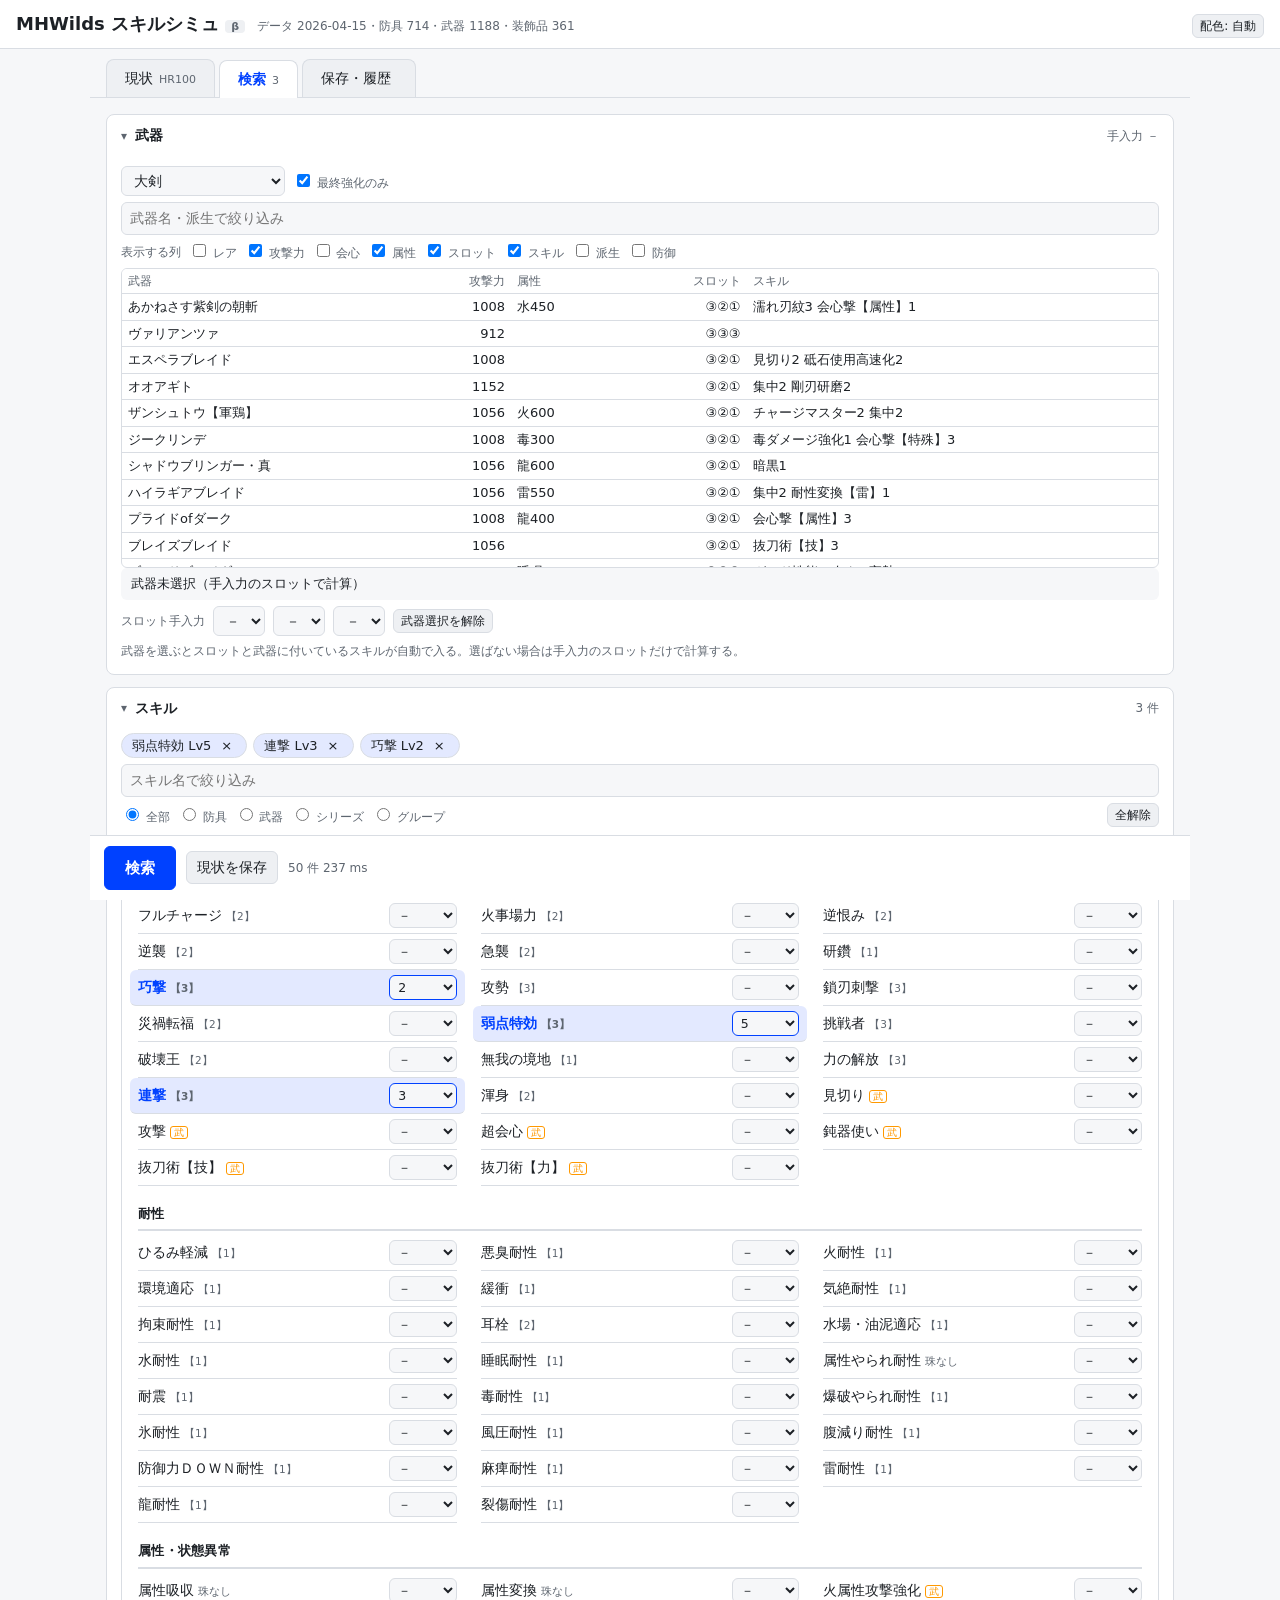
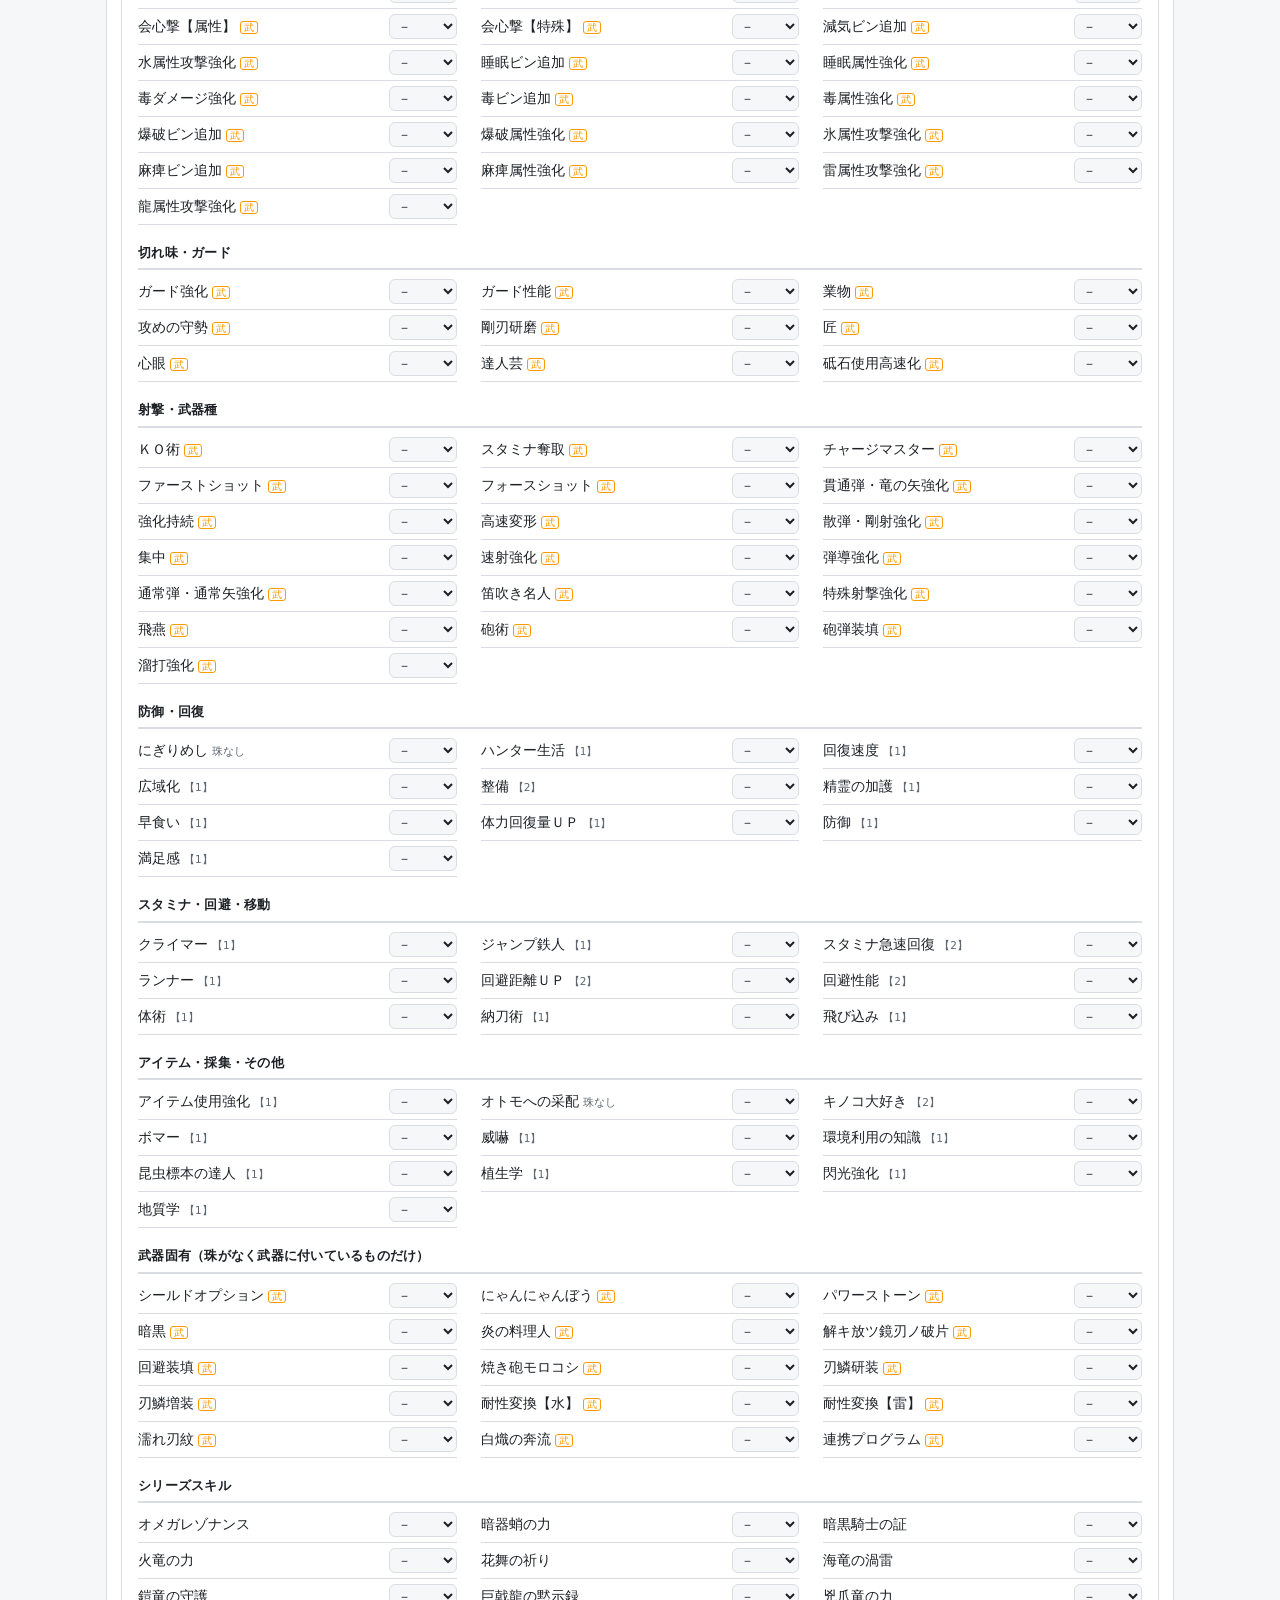
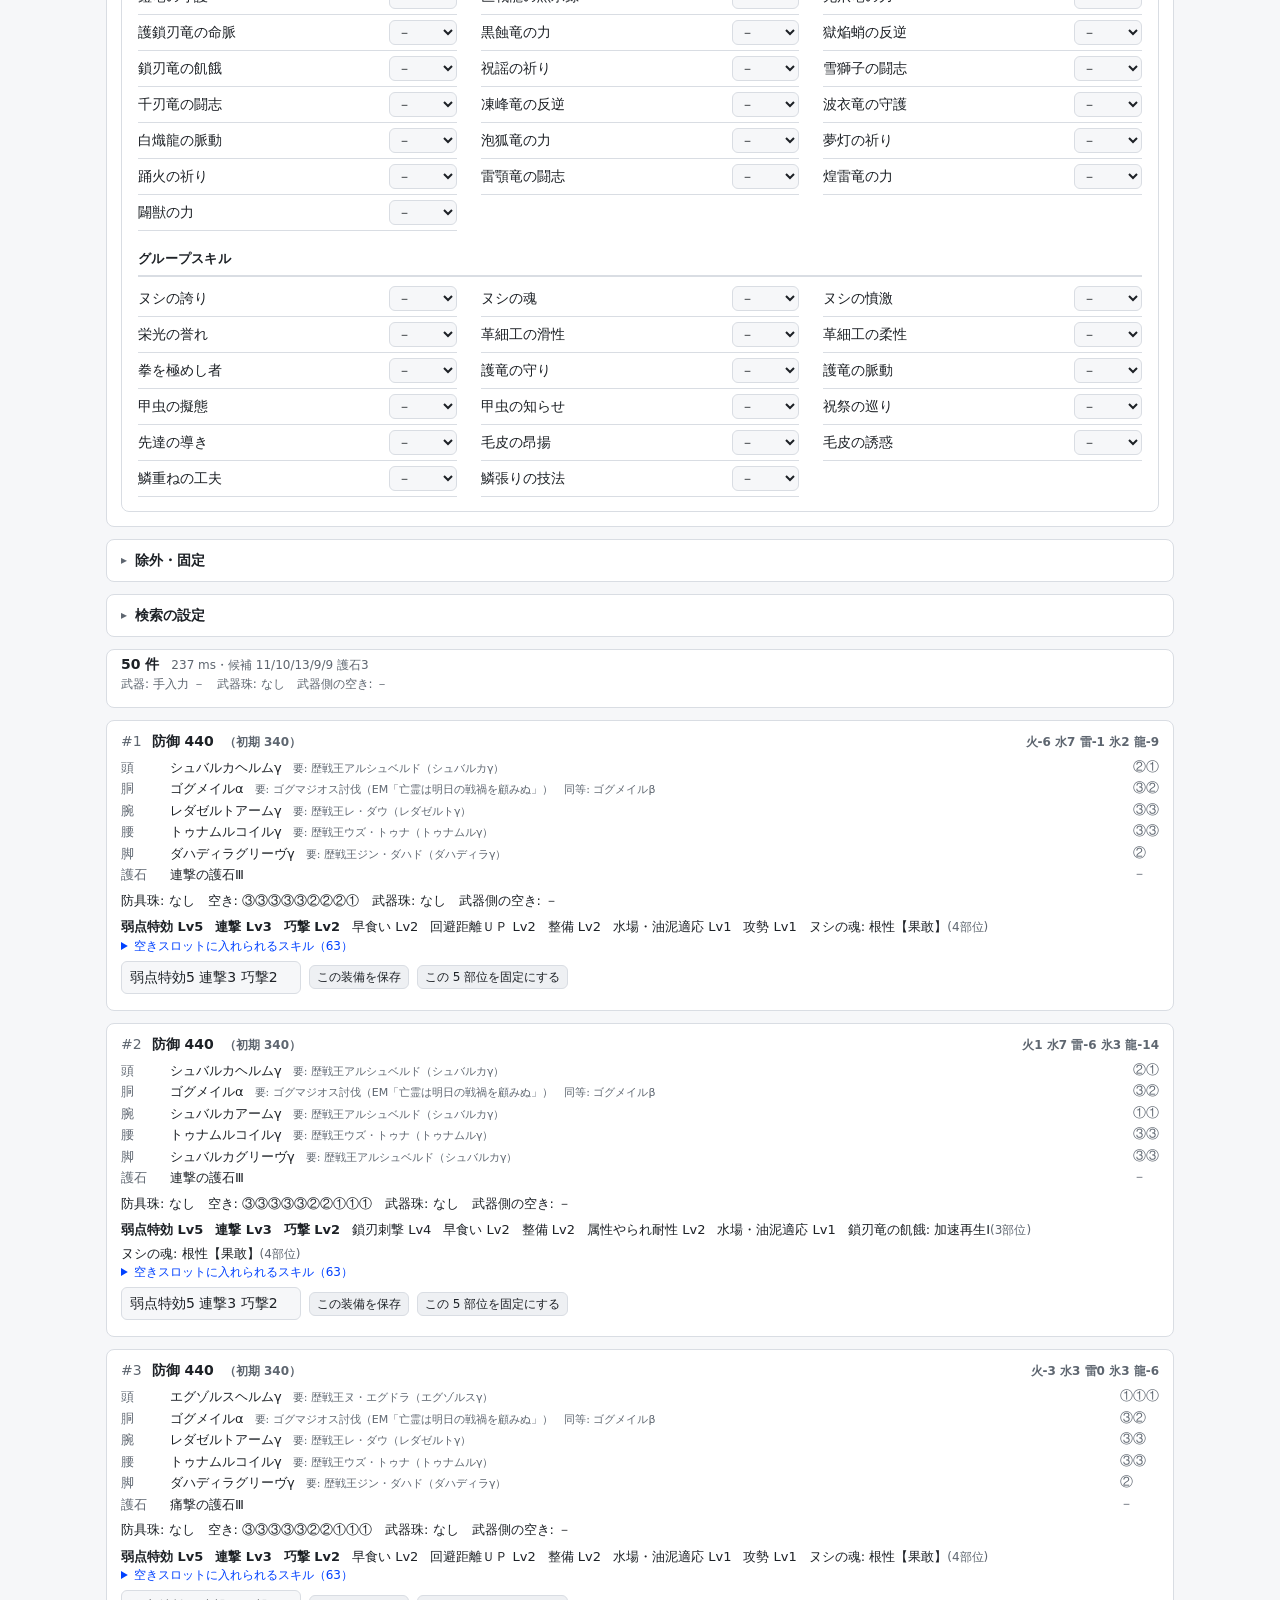
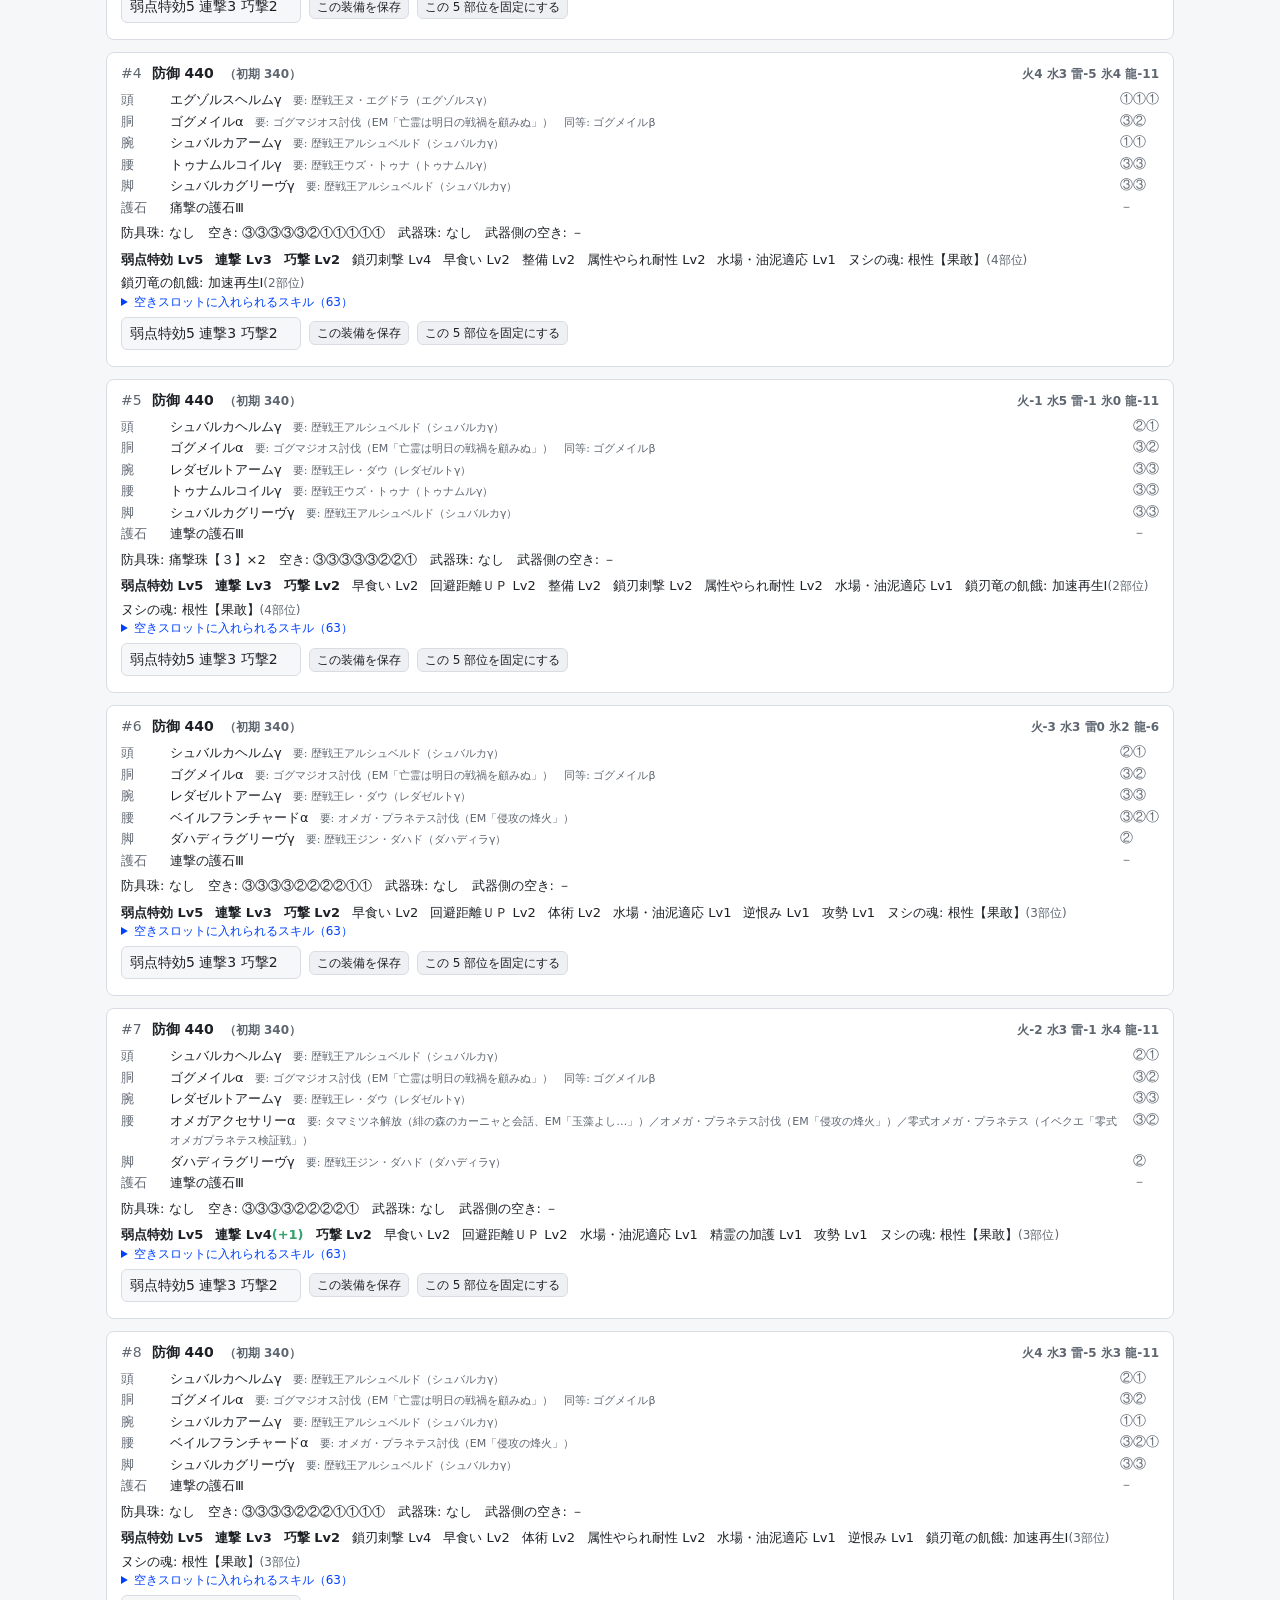
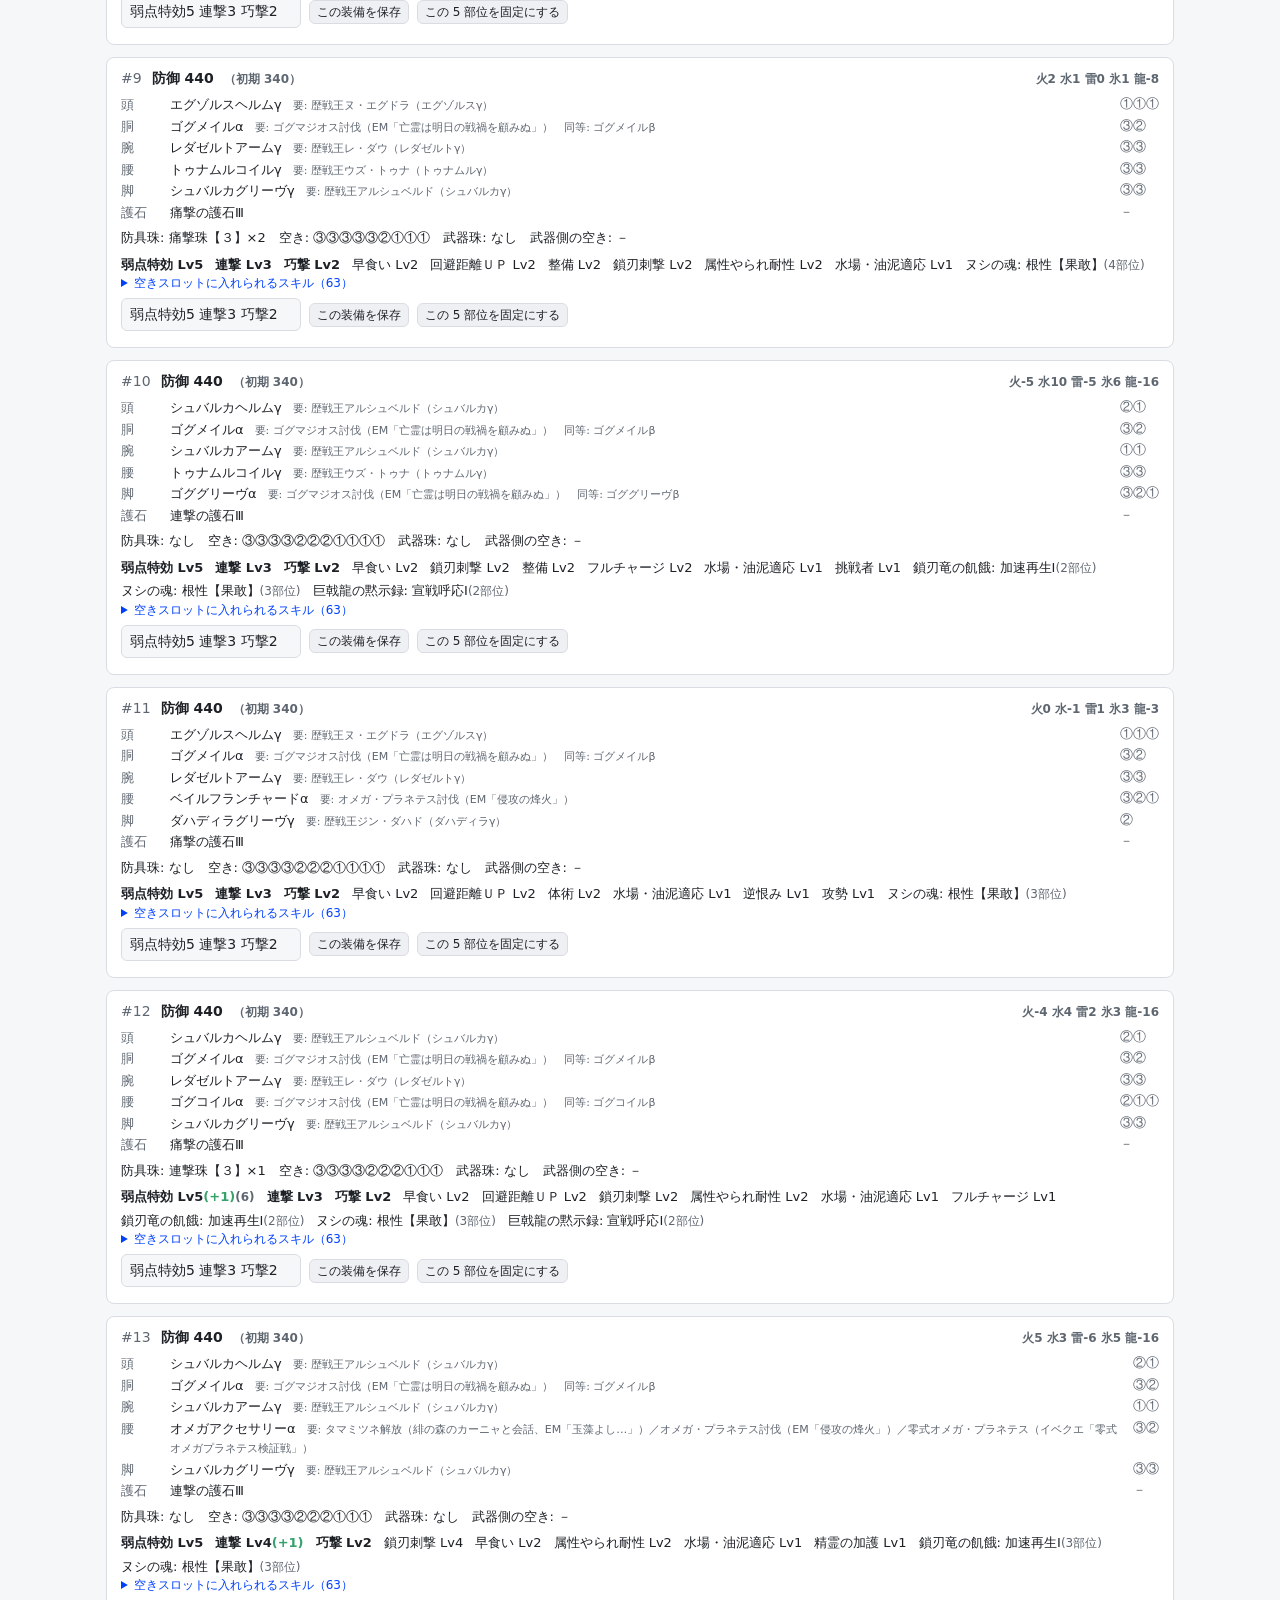
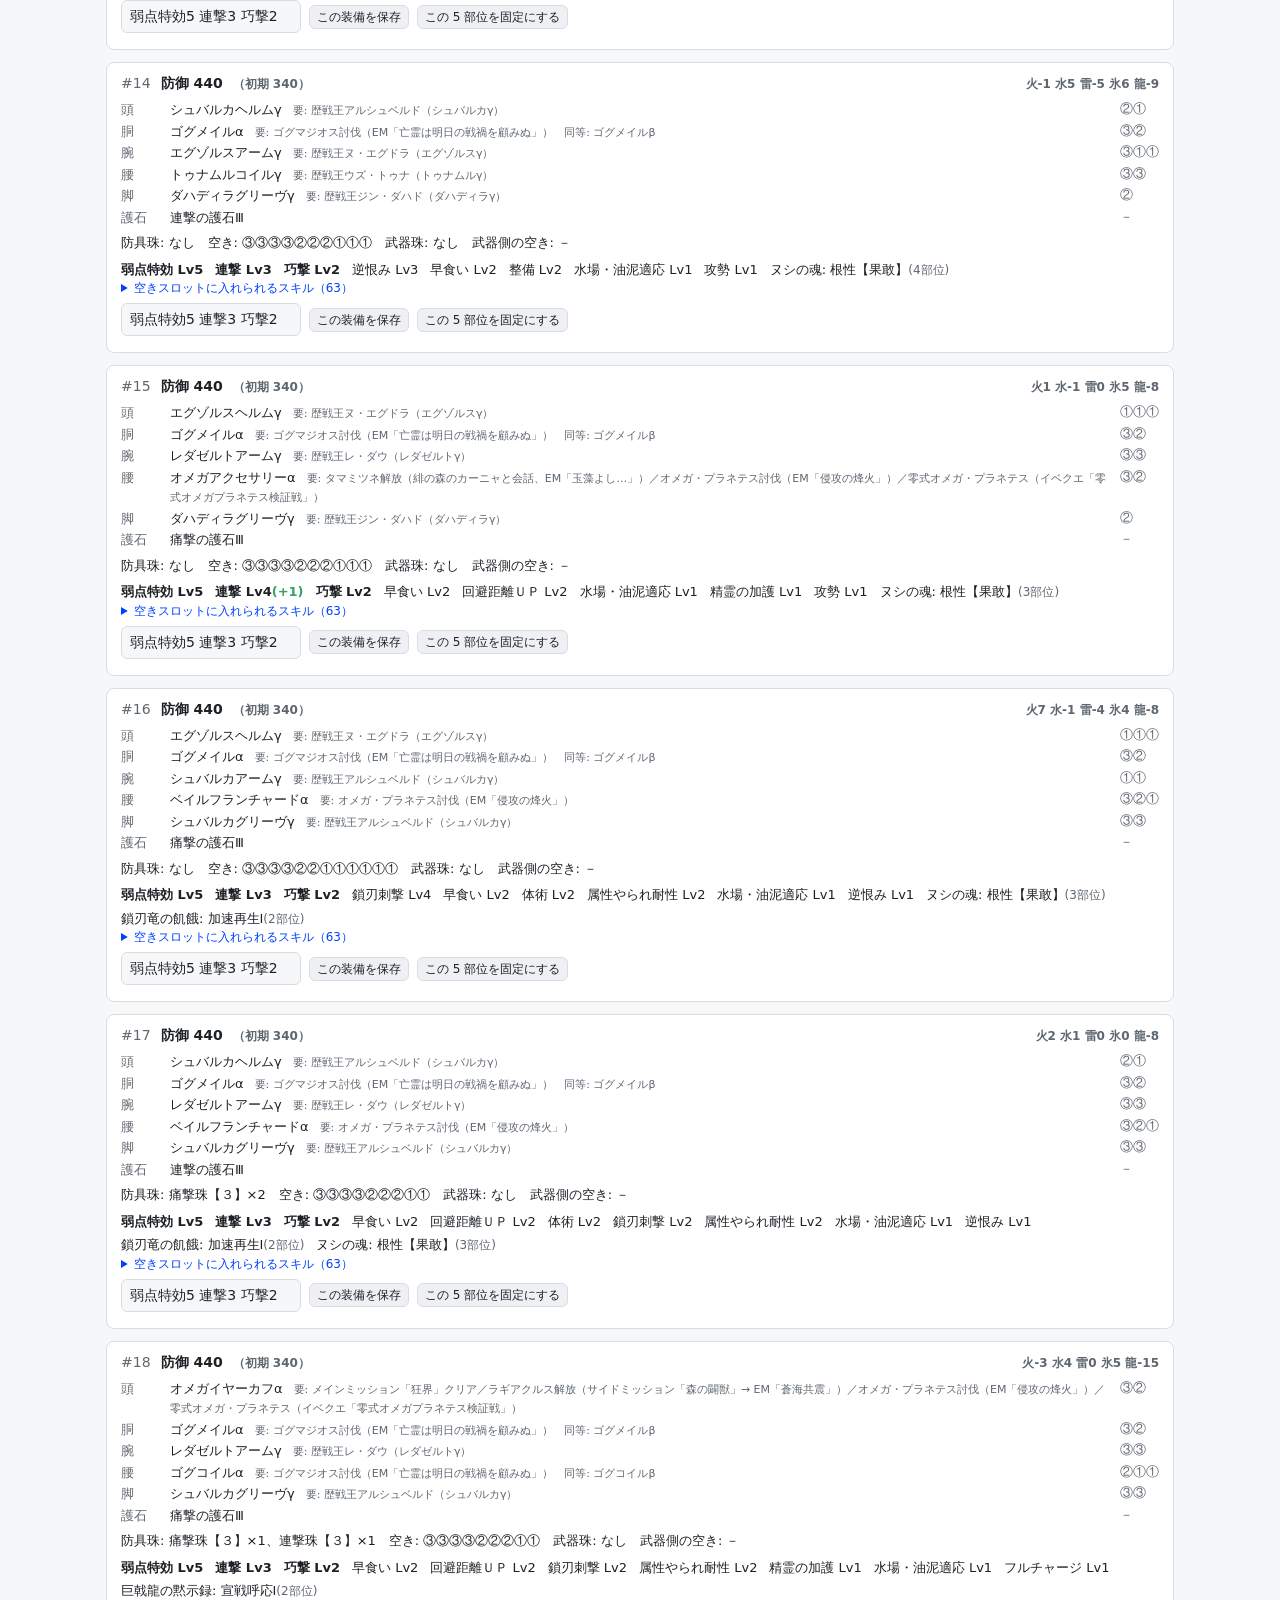
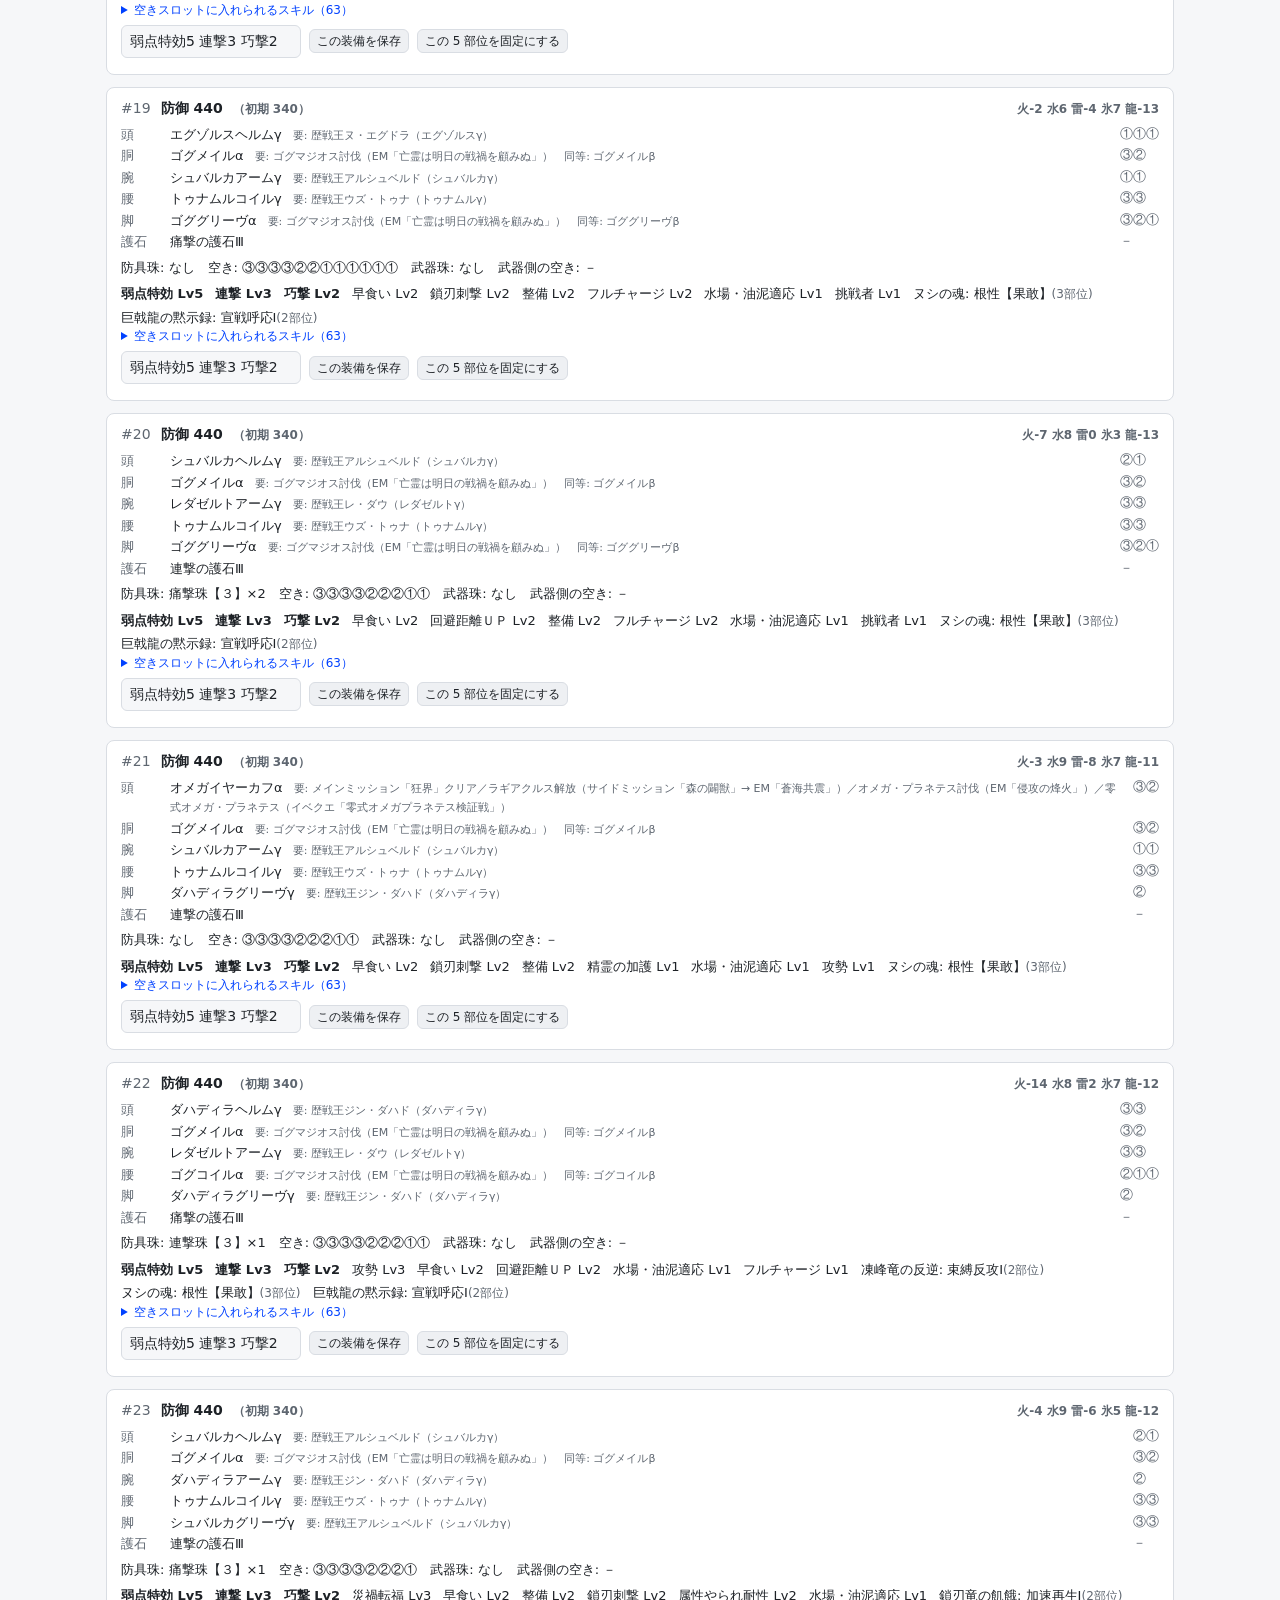
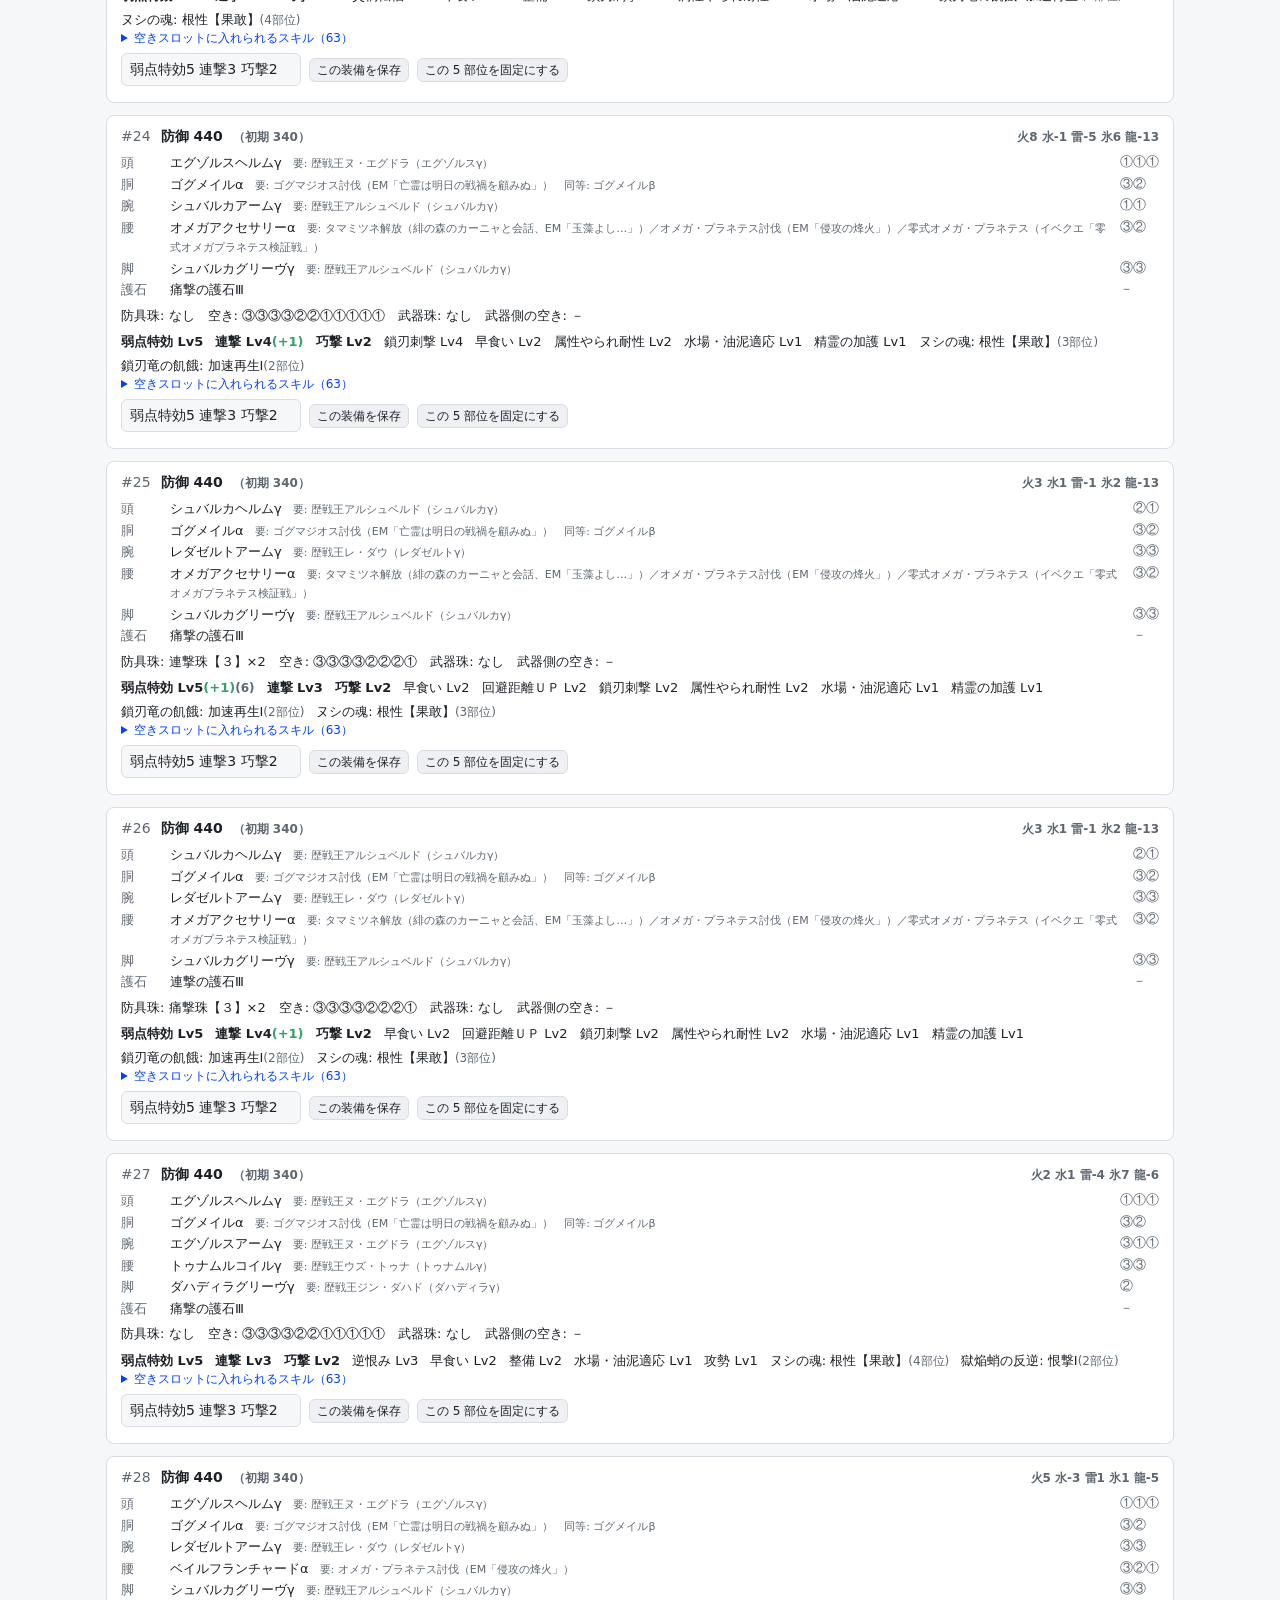
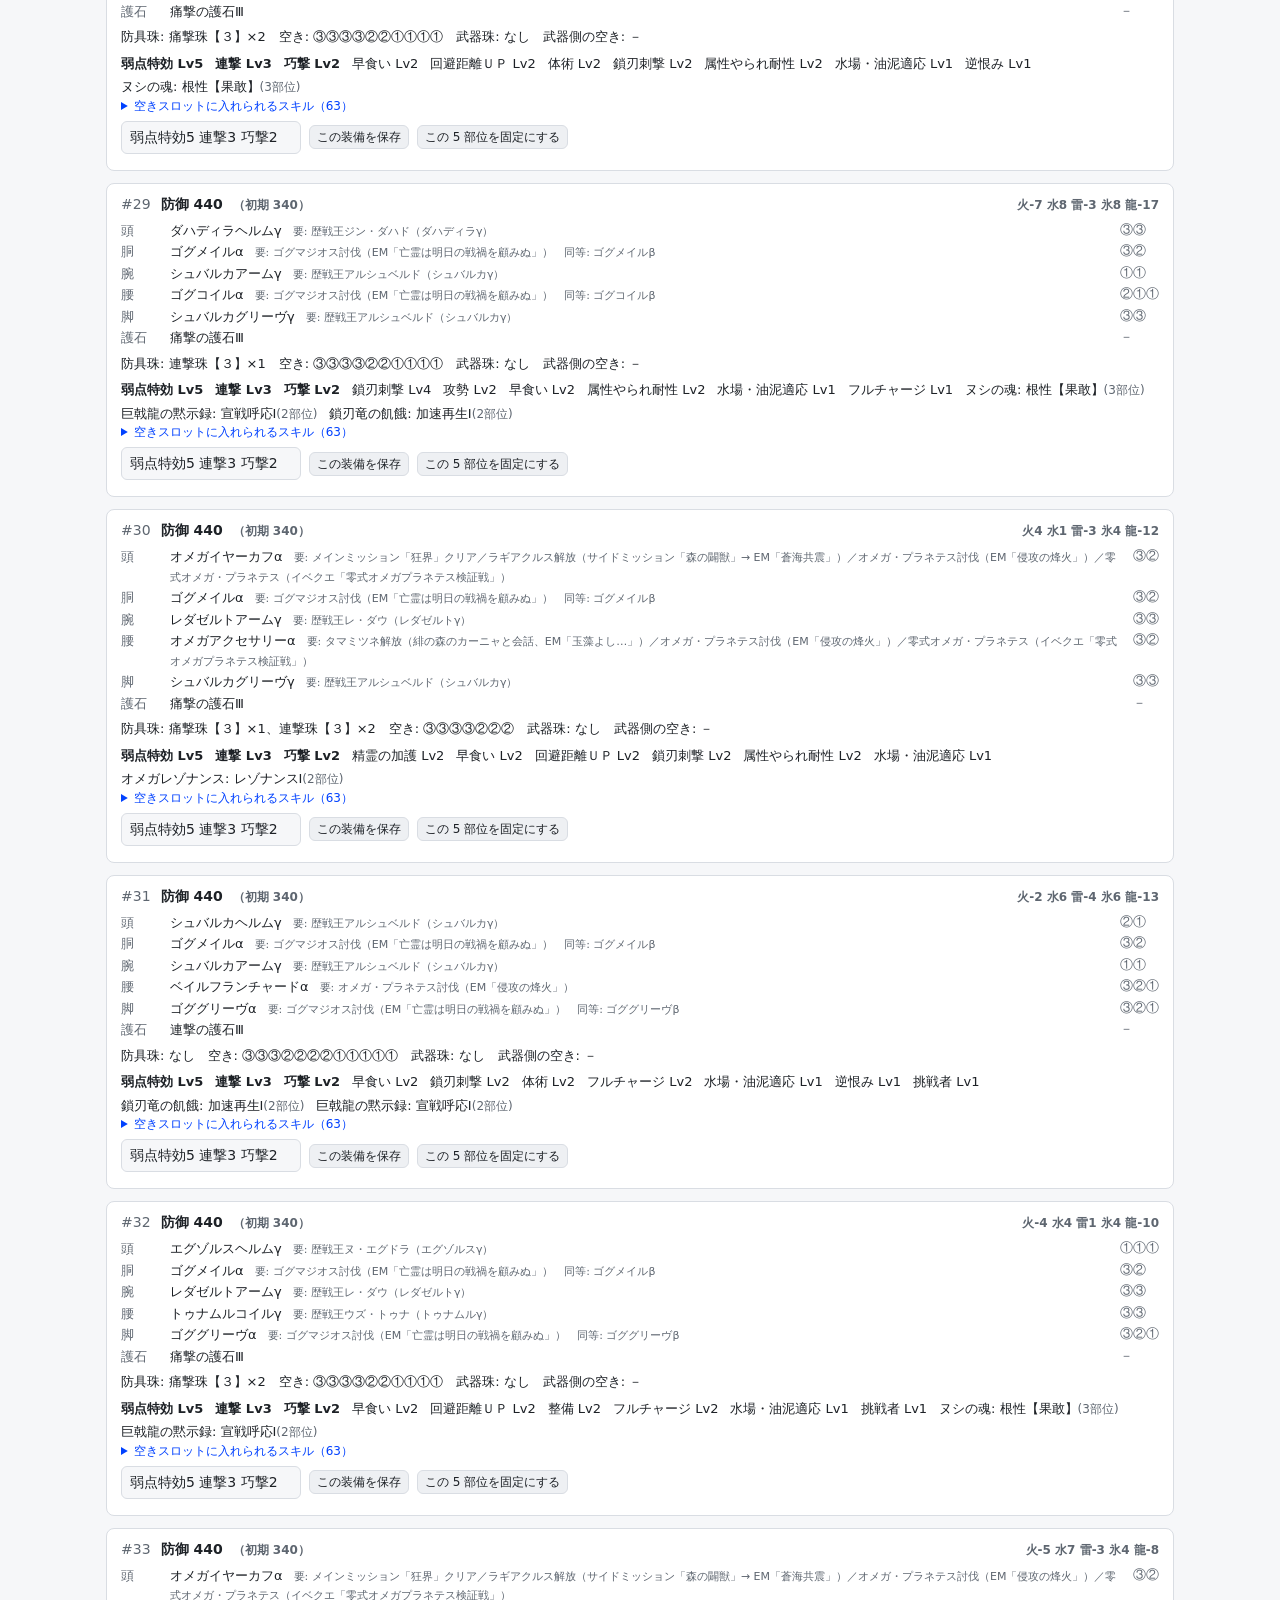
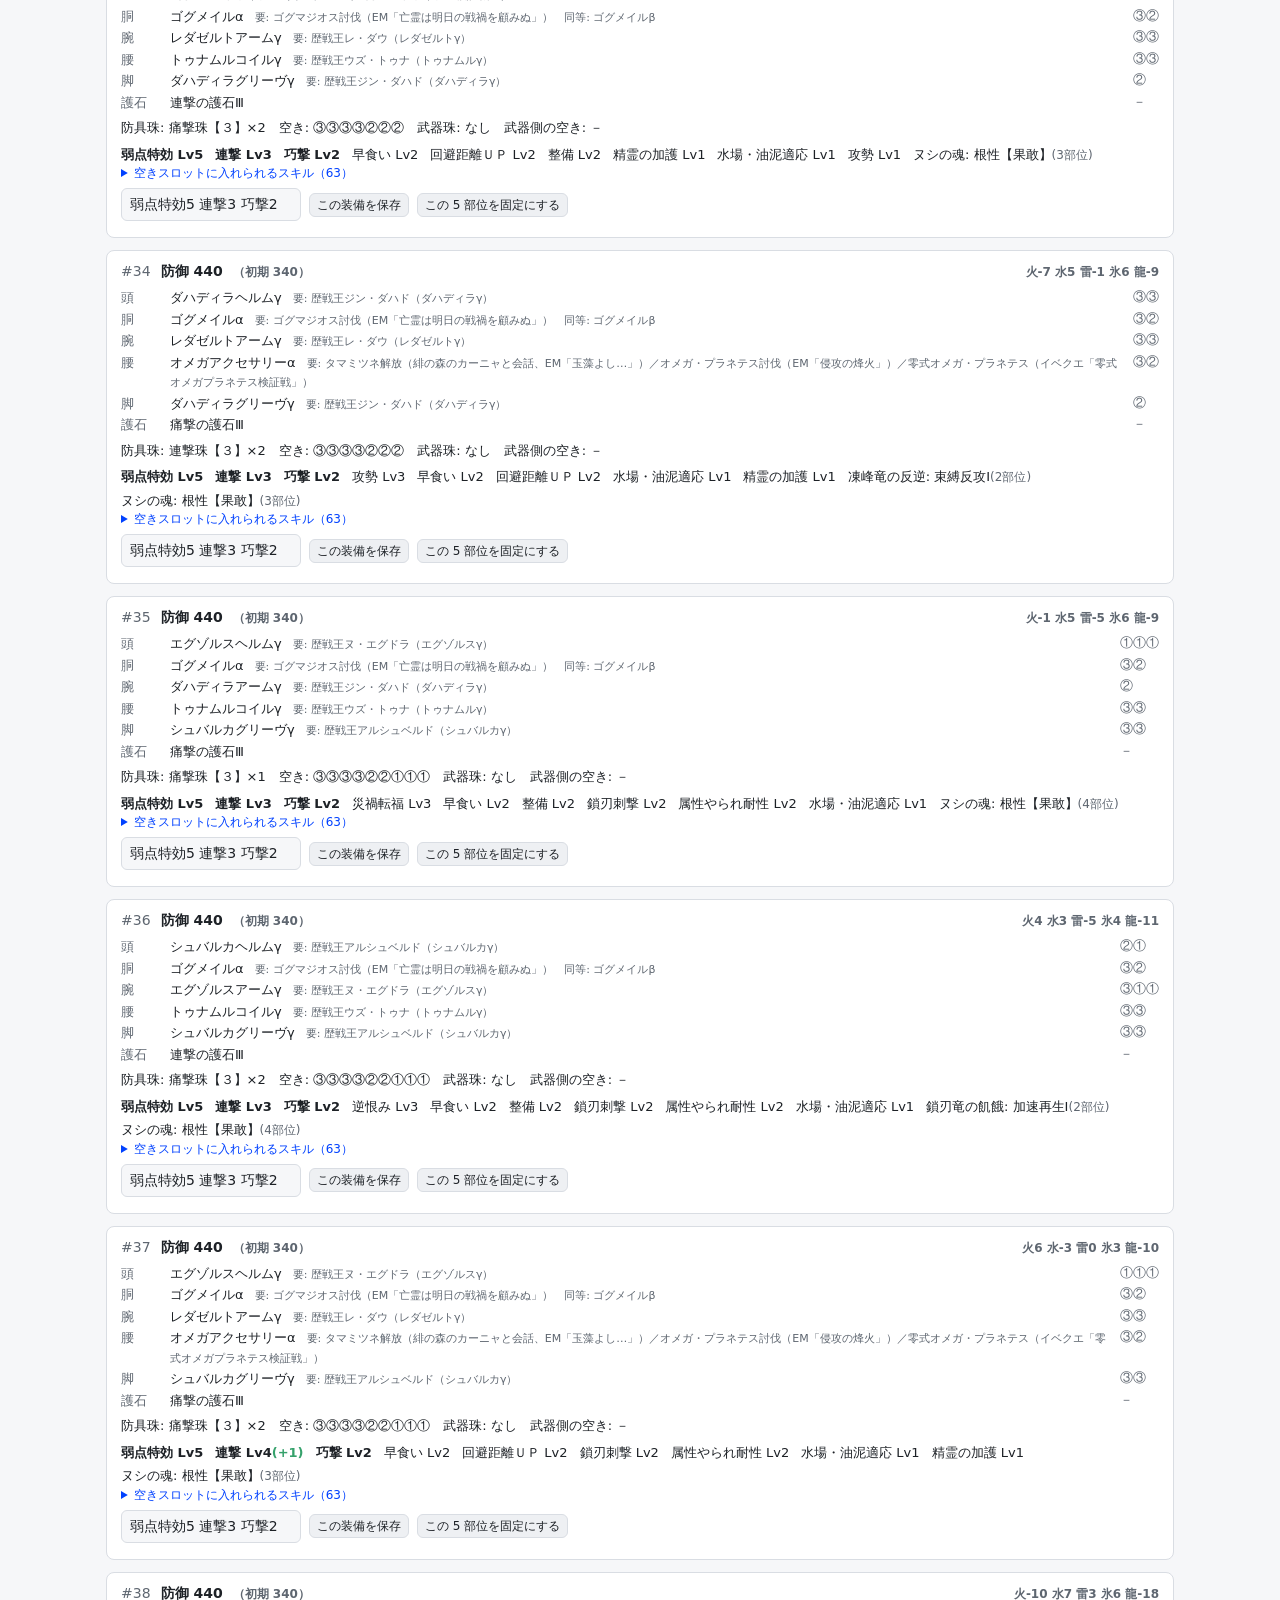
==== commit da42d1ad: "Tabs (status/search/saved), unlock checklist for mission-gated sets, readable JSON data Co-Authored-" ====
--- a/index.html
+++ b/index.html
@@ -14,8 +14,15 @@
   <span class="spacer"></span>
   <button class="small" id="btn-theme" title="配色">配色</button>
 </header>
+<nav class="tabs" id="tabs">
+  <button class="tab-btn" data-tab="status">現状<span class="sub" id="tab-status-sub"></span></button>
+  <button class="tab-btn" data-tab="search">検索<span class="sub" id="tab-search-sub"></span></button>
+  <button class="tab-btn" data-tab="saved">保存・履歴<span class="sub" id="tab-saved-sub"></span></button>
+</nav>
 <main>
-  <div id="inputs">
+  <!-- ========== 現状 ========== -->
+  <div class="tab" data-tab="status">
+    <div class="hint tab-lead">あなたの進み具合と持ち物。ここで入れたものは全部の検索に効く。入力したら下の「現状を保存」。</div>
     <details class="panel" open id="sec-progress">
       <summary>進行度 <span class="sub" id="progress-sub"></span></summary>
       <div class="body">
@@ -34,47 +41,16 @@
       </div>
     </details>
 
-    <details class="panel" open id="sec-weapon">
-      <summary>武器 <span class="sub" id="weapon-sub"></span></summary>
-      <div class="body">
-        <div class="row">
-          <select id="weapon-kind"></select>
-          <label><input type="checkbox" id="weapon-final" checked> 最終強化のみ</label>
-        </div>
-        <input type="search" id="weapon-search" placeholder="武器名・派生で絞り込み">
-        <div class="row" id="weapon-cols"><label>表示する列</label></div>
-        <div class="list-box" style="max-height:300px"><table class="table weapon-table" id="weapon-list"></table></div>
-        <div class="weapon-info" id="weapon-info">武器を選ぶか、下でスロットを手入力</div>
-        <div class="row">
-          <label>スロット手入力</label>
-          <select id="wslot1"></select><select id="wslot2"></select><select id="wslot3"></select>
-          <button class="small" id="weapon-clear">武器選択を解除</button>
-        </div>
-        <div class="hint">武器を選ぶとスロットと武器に付いているスキルが自動で入る。選ばない場合は手入力のスロットだけで計算する。</div>
-      </div>
-    </details>
-
-    <details class="panel" open id="sec-skills">
-      <summary>スキル <span class="sub" id="skills-sub"></span></summary>
-      <div class="body">
-        <div class="chips" id="target-chips"></div>
-        <div class="row">
-          <input type="search" id="skill-search" placeholder="スキル名で絞り込み">
-        </div>
-        <div class="row">
-          <label><input type="radio" name="skind" value="all" checked> 全部</label>
-          <label><input type="radio" name="skind" value="armor"> 防具</label>
-          <label><input type="radio" name="skind" value="weapon"> 武器</label>
-          <label><input type="radio" name="skind" value="set"> シリーズ</label>
-          <label><input type="radio" name="skind" value="group"> グループ</label>
-          <button class="small" id="skills-clear" style="margin-left:auto">全解除</button>
-        </div>
-        <div class="hint">各スキルのプルダウンでレベルを指定。【n】は防具珠のサイズ、「武」は武器側のスキル（武器本体と武器珠でしか付かない）。シリーズ／グループは「レベル（必要部位数）」。</div>
-        <div class="skill-grid" id="skill-list"></div>
-      </div>
-    </details>
-
-    <details class="panel" id="sec-charms" data-open-on-hash>
+    <details class="panel" open id="sec-gates">
+      <summary>解放済みのミッション・イベント <span class="sub" id="gates-sub"></span></summary>
+      <div class="body">
+        <div class="hint">HR やチャプターだけでは決まらない解放条件。<b>まだやっていないものはチェックを外す</b>（外すとその条件が要る防具は候補から消える）。HR が足りないものは最初から候補に入らない。</div>
+        <div id="gate-list"></div>
+        <div class="row"><button class="small" id="gates-all">全部済にする</button><button class="small" id="gates-none">全部未にする</button></div>
+      </div>
+    </details>
+
+    <details class="panel" id="sec-charms">
       <summary>護石 <span class="sub" id="charms-sub"></span></summary>
       <div class="body">
         <div class="row">
@@ -119,6 +95,49 @@
         </div>
       </div>
     </details>
+  </div>
+
+  <!-- ========== 検索 ========== -->
+  <div class="tab" data-tab="search">
+    <details class="panel" open id="sec-weapon">
+      <summary>武器 <span class="sub" id="weapon-sub"></span></summary>
+      <div class="body">
+        <div class="row">
+          <select id="weapon-kind"></select>
+          <label><input type="checkbox" id="weapon-final" checked> 最終強化のみ</label>
+        </div>
+        <input type="search" id="weapon-search" placeholder="武器名・派生で絞り込み">
+        <div class="row" id="weapon-cols"><label>表示する列</label></div>
+        <div class="list-box" style="max-height:300px"><table class="table weapon-table" id="weapon-list"></table></div>
+        <div class="weapon-info" id="weapon-info">武器を選ぶか、下でスロットを手入力</div>
+        <div class="row">
+          <label>スロット手入力</label>
+          <select id="wslot1"></select><select id="wslot2"></select><select id="wslot3"></select>
+          <button class="small" id="weapon-clear">武器選択を解除</button>
+        </div>
+        <div class="hint">武器を選ぶとスロットと武器に付いているスキルが自動で入る。選ばない場合は手入力のスロットだけで計算する。</div>
+      </div>
+    </details>
+
+    <details class="panel" open id="sec-skills">
+      <summary>スキル <span class="sub" id="skills-sub"></span></summary>
+      <div class="body">
+        <div class="chips" id="target-chips"></div>
+        <div class="row">
+          <input type="search" id="skill-search" placeholder="スキル名で絞り込み">
+        </div>
+        <div class="row">
+          <label><input type="radio" name="skind" value="all" checked> 全部</label>
+          <label><input type="radio" name="skind" value="armor"> 防具</label>
+          <label><input type="radio" name="skind" value="weapon"> 武器</label>
+          <label><input type="radio" name="skind" value="set"> シリーズ</label>
+          <label><input type="radio" name="skind" value="group"> グループ</label>
+          <button class="small" id="skills-clear" style="margin-left:auto">全解除</button>
+        </div>
+        <div class="hint">各スキルのプルダウンでレベルを指定。【n】は防具珠のサイズ、「武」は武器側のスキル（武器本体と武器珠でしか付かない）。シリーズ／グループは「レベル（必要部位数）」。</div>
+        <div class="skill-grid" id="skill-list"></div>
+      </div>
+    </details>
 
     <details class="panel" id="sec-armor">
       <summary>除外・固定 <span class="sub" id="armor-sub"></span></summary>
@@ -158,7 +177,15 @@
       </div>
     </details>
 
-    <details class="panel" id="sec-saved">
+    <div id="results">
+      <section class="panel"><div class="body" id="results-head"><span class="hint">条件を入れて「検索」。進み具合や持ち物は「現状」タブで入れる。</span></div></section>
+      <div id="results-list"></div>
+    </div>
+  </div>
+
+  <!-- ========== 保存・履歴 ========== -->
+  <div class="tab" data-tab="saved">
+    <details class="panel" open id="sec-saved">
       <summary>保存した装備・履歴 <span class="sub" id="saved-sub"></span></summary>
       <div class="body">
         <div id="saved-list"></div>
@@ -176,17 +203,12 @@
         <div class="row"><button class="small" id="btn-clear-all">このブラウザの保存データを全部消す</button></div>
       </div>
     </details>
-
-    <div class="toolbar">
-      <button class="primary" id="btn-search">検索</button>
-      <button id="btn-save" title="いまの入力をこのブラウザに保存する">現状を保存</button>
-      <span class="status" id="status"></span>
-    </div>
-  </div>
-
-  <div id="results">
-    <section class="panel"><div class="body" id="results-head"><span class="hint">条件を入れて「検索」。入力は「現状を保存」を押した時点でこのブラウザに保存され、次に開いたときに復元される。</span></div></section>
-    <div id="results-list"></div>
+  </div>
+
+  <div class="toolbar">
+    <button class="primary" id="btn-search">検索</button>
+    <button id="btn-save" title="いまの入力をこのブラウザに保存する">現状を保存</button>
+    <span class="status" id="status"></span>
   </div>
 </main>
 <footer>
--- a/css/style.css
+++ b/css/style.css
@@ -29,6 +29,17 @@
 header h1 { font-size: 18px; margin: 0; }
 header .meta { color: var(--muted); font-size: 12px; }
 header .spacer { flex: 1; }
+.tabs { display: flex; gap: 4px; padding: 10px 16px 0; max-width: 1100px; margin: 0 auto; border-bottom: 1px solid var(--line); }
+.tab-btn { border: 1px solid var(--line); border-bottom: none; border-radius: 8px 8px 0 0; background: var(--chip); padding: 8px 18px; font-size: 14px; }
+.tab-btn.active { background: var(--panel); color: var(--accent); font-weight: 700; border-color: var(--line); position: relative; top: 1px; }
+.tab-btn .sub { font-weight: 400; font-size: 11px; color: var(--muted); margin-left: 6px; }
+.tab { display: none; }
+.tab.active { display: block; }
+.tab-lead { margin: 0 0 10px; }
+.gate-grp { font-size: 12px; color: var(--muted); font-weight: 700; margin: 10px 0 2px; }
+.gate { display: flex; align-items: center; gap: 8px; padding: 4px 0; border-bottom: 1px solid var(--line); font-size: 13px; cursor: pointer; }
+.gate.locked { color: var(--muted); }
+.gate .badge { color: var(--warn); border: 1px solid var(--warn); background: none; }
 main { display: grid; grid-template-columns: minmax(0, 1fr); gap: 16px; padding: 16px; max-width: 1100px; margin: 0 auto; }
 main > div { min-width: 0; }
 @media (max-width: 900px) { main { padding: 12px; } }
